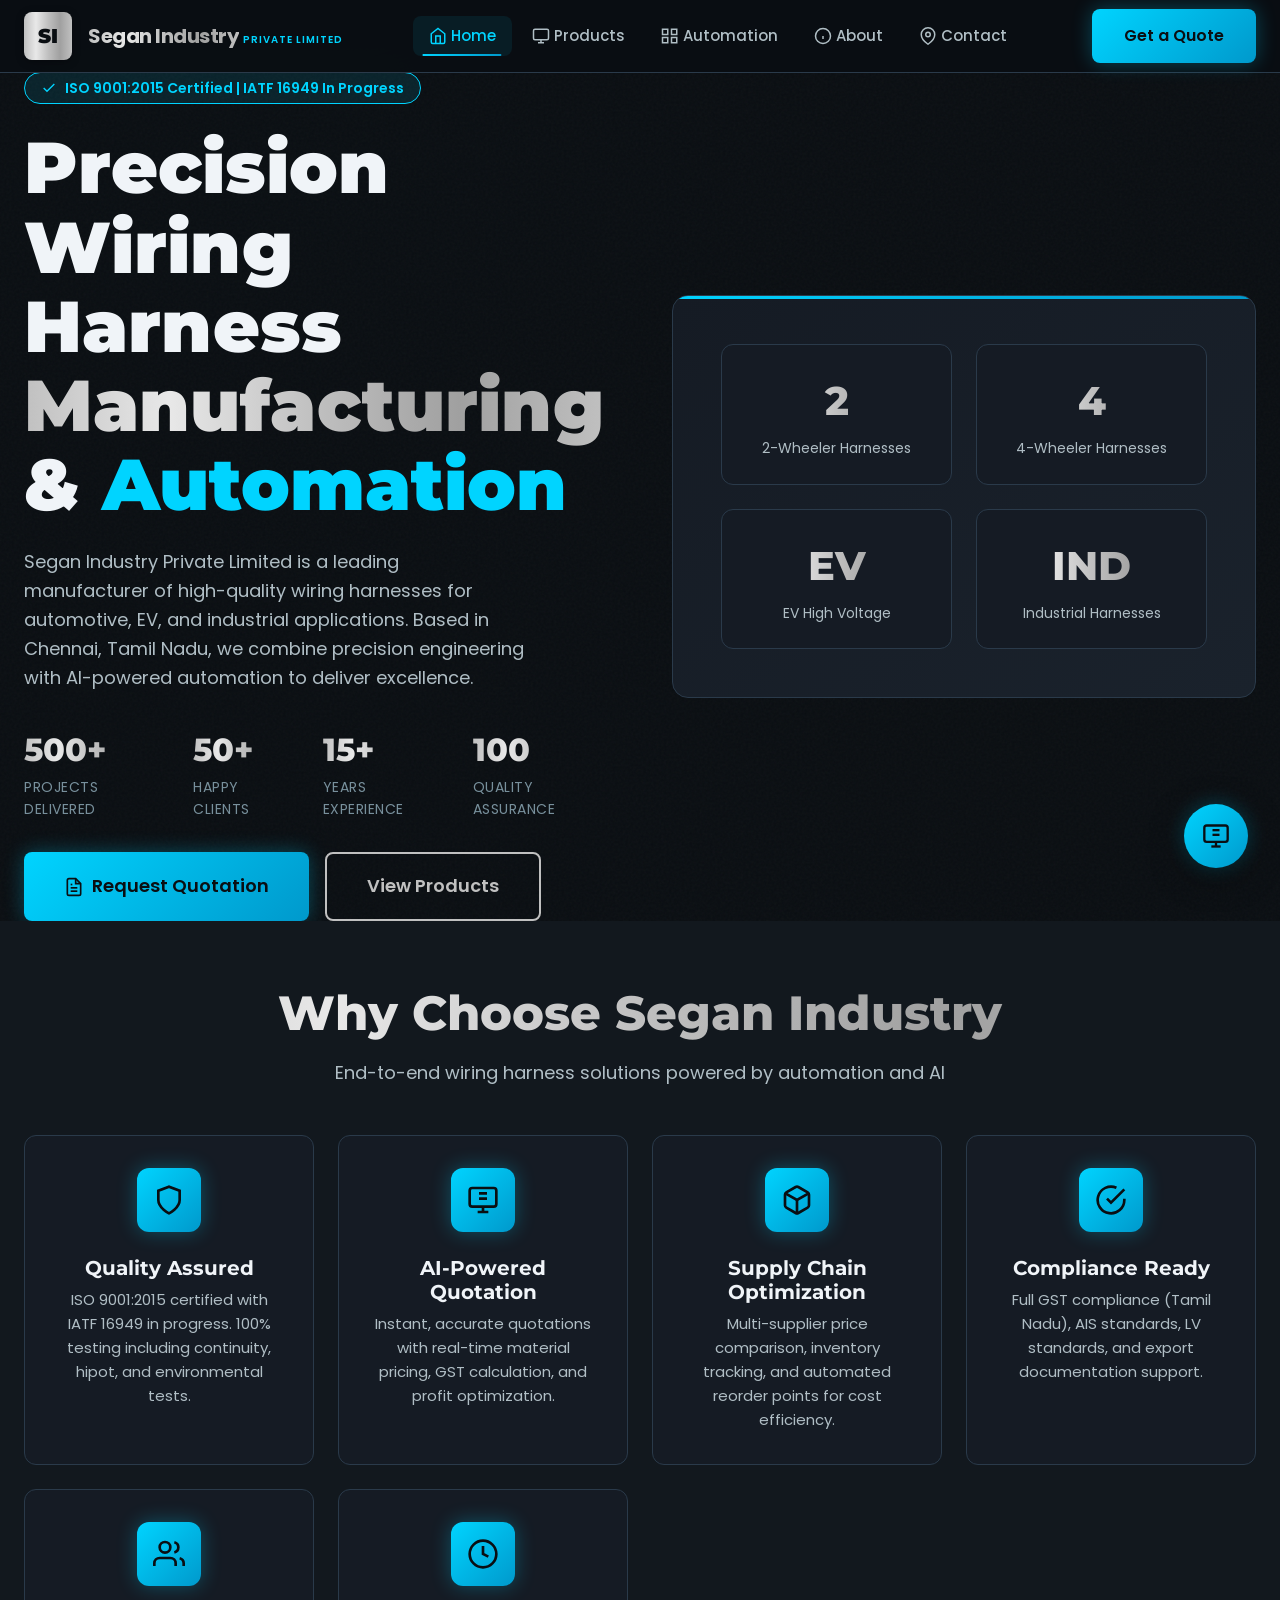
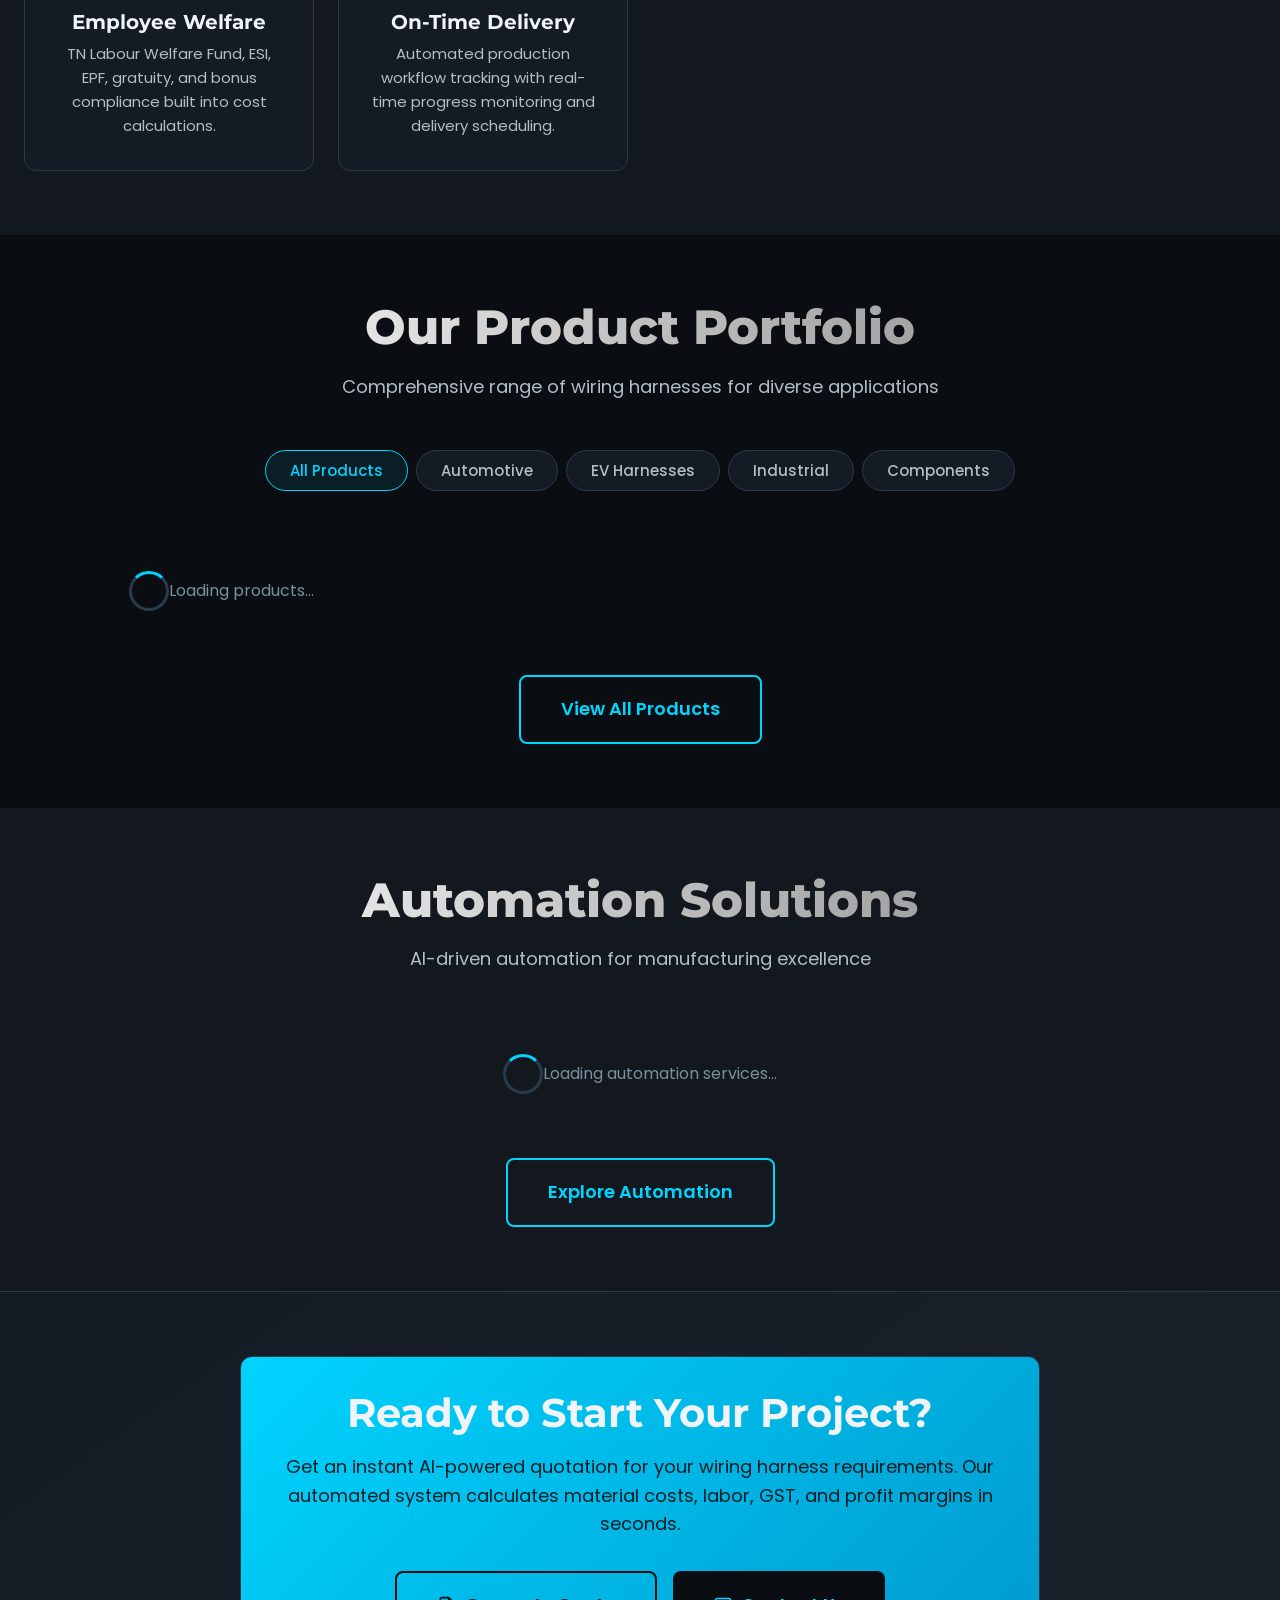
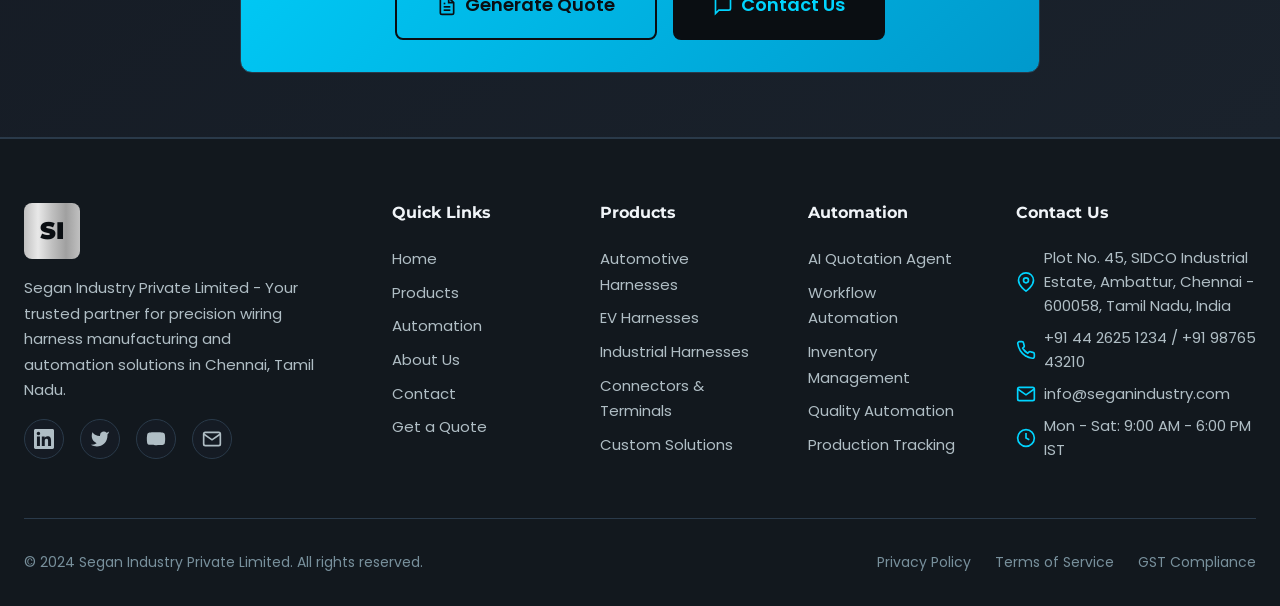
==== frontend/index.html @ e1fb5144 "Initial project upload" ====
<!DOCTYPE html>
<html lang="en">
<head>
  <meta charset="UTF-8">
  <meta name="viewport" content="width=device-width, initial-scale=1.0">
  <meta name="description" content="Segan Industry Private Limited - Leading Wiring Harness Manufacturer & Automation Solutions in Chennai, Tamil Nadu, India">
  <meta name="keywords" content="wiring harness, automotive harness, EV harness, industrial harness, automation, Chennai, Tamil Nadu">
  <meta name="author" content="Segan Industry Private Limited">
  <meta property="og:title" content="Segan Industry - Wiring Harness Manufacturing & Automation">
  <meta property="og:description" content="Leading manufacturer of automotive, EV, and industrial wiring harnesses with AI-powered automation solutions">
  <meta property="og:type" content="website">
  <meta property="og:image" content="assets/images/og-image.jpg">
  <meta name="twitter:card" content="summary_large_image">
  <title>Segan Industry | Wiring Harness Manufacturing & Automation Solutions</title>
  <link rel="preconnect" href="https://fonts.googleapis.com">
  <link rel="preconnect" href="https://fonts.gstatic.com" crossorigin>
  <link rel="stylesheet" href="style.css">
  <link rel="icon" type="image/svg+xml" href="assets/logo.svg">
  <link rel="apple-touch-icon" href="assets/logo.png">
</head>
<body>
  <!-- Toast Container -->
  <div class="toast-container" aria-live="polite"></div>

  <!-- Header -->
  <header class="header" role="banner">
    <nav class="nav" role="navigation" aria-label="Main navigation">
      <a href="index.html" class="nav-brand" aria-label="Segan Industry Home">
        <div class="nav-logo" aria-hidden="true">SI</div>
        <div>
          <span class="nav-title">Segan Industry</span>
          <span class="nav-tagline">Private Limited</span>
        </div>
      </a>

      <ul class="nav-menu" role="menubar">
        <li role="none"><a href="index.html" class="nav-link active" role="menuitem"><svg class="icon" viewBox="0 0 24 24" fill="none" stroke="currentColor" stroke-width="2"><path d="M3 9l9-7 9 7v11a2 2 0 0 1-2 2H5a2 2 0 0 1-2-2z"></path><polyline points="9 22 9 12 15 12 15 22"></polyline></svg><span>Home</span></a></li>
        <li role="none"><a href="products.html" class="nav-link" role="menuitem"><svg class="icon" viewBox="0 0 24 24" fill="none" stroke="currentColor" stroke-width="2"><rect x="2" y="3" width="20" height="14" rx="2"></rect><path d="M8 21h8"></path><path d="M12 17v4"></path></svg><span>Products</span></a></li>
        <li role="none"><a href="automation.html" class="nav-link" role="menuitem"><svg class="icon" viewBox="0 0 24 24" fill="none" stroke="currentColor" stroke-width="2"><rect x="2" y="3" width="7" height="7"></rect><rect x="14" y="3" width="7" height="7"></rect><rect x="2" y="14" width="7" height="7"></rect><rect x="14" y="14" width="7" height="7"></rect></svg><span>Automation</span></a></li>
        <li role="none"><a href="about.html" class="nav-link" role="menuitem"><svg class="icon" viewBox="0 0 24 24" fill="none" stroke="currentColor" stroke-width="2"><circle cx="12" cy="12" r="10"></circle><path d="M12 16v-4"></path><path d="M12 8h.01"></path></svg><span>About</span></a></li>
        <li role="none"><a href="contact.html" class="nav-link" role="menuitem"><svg class="icon" viewBox="0 0 24 24" fill="none" stroke="currentColor" stroke-width="2"><path d="M21 10c0 7-9 13-9 13s-9-6-9-13a9 9 0 0 1 18 0z"></path><circle cx="12" cy="10" r="3"></circle></svg><span>Contact</span></a></li>
      </ul>

      <div class="nav-cta">
        <a href="quote.html" class="btn btn-primary">Get a Quote</a>
        <button class="mobile-menu-btn" aria-label="Toggle menu" aria-expanded="false">
          <svg class="icon" viewBox="0 0 24 24" fill="none" stroke="currentColor" stroke-width="2"><line x1="3" y1="12" x2="21" y2="12"></line><line x1="3" y1="6" x2="21" y2="6"></line><line x1="3" y1="18" x2="21" y2="18"></line></svg>
        </button>
      </div>
    </nav>
  </header>

  <!-- Main Content -->
  <main role="main">
    <!-- Hero Section -->
    <section class="hero" aria-labelledby="hero-title">
      <div class="hero-content">
        <div class="hero-grid">
          <div class="hero-text">
            <span class="hero-badge">
              <svg width="16" height="16" viewBox="0 0 24 24" fill="none" stroke="currentColor" stroke-width="2"><polyline points="20 6 9 17 4 12"></polyline></svg>
              ISO 9001:2015 Certified | IATF 16949 In Progress
            </span>
            <h1 id="hero-title" class="hero-title">
              Precision Wiring Harness<br>
              <span class="highlight">Manufacturing</span> & <span class="accent">Automation</span>
            </h1>
            <p class="hero-description">
              Segan Industry Private Limited is a leading manufacturer of high-quality wiring harnesses for automotive, EV, and industrial applications. Based in Chennai, Tamil Nadu, we combine precision engineering with AI-powered automation to deliver excellence.
            </p>
            <div class="hero-stats">
              <div class="stat-item">
                <span class="stat-value">500+</span>
                <span class="stat-label">Projects Delivered</span>
              </div>
              <div class="stat-item">
                <span class="stat-value">50+</span>
                <span class="stat-label">Happy Clients</span>
              </div>
              <div class="stat-item">
                <span class="stat-value">15+</span>
                <span class="stat-label">Years Experience</span>
              </div>
              <div class="stat-item">
                <span class="stat-value">100%</span>
                <span class="stat-label">Quality Assurance</span>
              </div>
            </div>
            <div class="hero-actions">
              <a href="quote.html" class="btn btn-primary btn-lg">
                <svg width="20" height="20" viewBox="0 0 24 24" fill="none" stroke="currentColor" stroke-width="2"><path d="M14 2H6a2 2 0 0 0-2 2v16a2 2 0 0 0 2 2h12a2 2 0 0 0 2-2V8z"></path><polyline points="14 2 14 8 20 8"></polyline><line x1="16" y1="13" x2="8" y2="13"></line><line x1="16" y1="17" x2="8" y2="17"></line><polyline points="10 9 9 9 8 9"></polyline></svg>
                Request Quotation
              </a>
              <a href="products.html" class="btn btn-secondary btn-lg">View Products</a>
            </div>
          </div>

          <div class="hero-visual">
            <div class="hero-visual-card">
              <div class="visual-stats">
                <div class="visual-stat">
                  <div class="visual-stat-number">2W</div>
                  <div class="visual-stat-label">2-Wheeler Harnesses</div>
                </div>
                <div class="visual-stat">
                  <div class="visual-stat-number">4W</div>
                  <div class="visual-stat-label">4-Wheeler Harnesses</div>
                </div>
                <div class="visual-stat">
                  <div class="visual-stat-number">EV</div>
                  <div class="visual-stat-label">EV High Voltage</div>
                </div>
                <div class="visual-stat">
                  <div class="visual-stat-number">IND</div>
                  <div class="visual-stat-label">Industrial Harnesses</div>
                </div>
              </div>
            </div>
          </div>
        </div>
      </div>
    </section>

    <!-- Features Section -->
    <section class="features section" aria-labelledby="features-title">
      <div class="container">
        <div class="section-header">
          <h2 id="features-title" class="section-title">Why Choose Segan Industry</h2>
          <p class="section-subtitle">End-to-end wiring harness solutions powered by automation and AI</p>
        </div>
        <div class="features-grid">
          <article class="card feature-card">
            <div class="feature-icon">
              <svg viewBox="0 0 24 24" fill="none" stroke="currentColor" stroke-width="2"><path d="M12 22s8-4 8-10V5l-8-3-8 3v7c0 6 8 10 8 10z"></path></svg>
            </div>
            <h3 class="feature-title">Quality Assured</h3>
            <p class="feature-description">ISO 9001:2015 certified with IATF 16949 in progress. 100% testing including continuity, hipot, and environmental tests.</p>
          </article>
          <article class="card feature-card">
            <div class="feature-icon">
              <svg viewBox="0 0 24 24" fill="none" stroke="currentColor" stroke-width="2"><rect x="2" y="3" width="20" height="14" rx="2"></rect><path d="M8 21h8"></path><path d="M12 17v4"></path><path d="M9 7h6"></path><path d="M9 11h6"></path></svg>
            </div>
            <h3 class="feature-title">AI-Powered Quotation</h3>
            <p class="feature-description">Instant, accurate quotations with real-time material pricing, GST calculation, and profit optimization.</p>
          </article>
          <article class="card feature-card">
            <div class="feature-icon">
              <svg viewBox="0 0 24 24" fill="none" stroke="currentColor" stroke-width="2"><path d="M21 16V8a2 2 0 0 0-1-1.73l-7-4a2 2 0 0 0-2 0l-7 4A2 2 0 0 0 3 8v8a2 2 0 0 0 1 1.73l7 4a2 2 0 0 0 2 0l7-4A2 2 0 0 0 21 16z"></path><polyline points="3.27 6.96 12 12.01 20.73 6.96"></polyline><line x1="12" y1="22.08" x2="12" y2="12"></line></svg>
            </div>
            <h3 class="feature-title">Supply Chain Optimization</h3>
            <p class="feature-description">Multi-supplier price comparison, inventory tracking, and automated reorder points for cost efficiency.</p>
          </article>
          <article class="card feature-card">
            <div class="feature-icon">
              <svg viewBox="0 0 24 24" fill="none" stroke="currentColor" stroke-width="2"><path d="M22 11.08V12a10 10 0 1 1-5.93-9.14"></path><polyline points="22 4 12 14.01 9 11.01"></polyline></svg>
            </div>
            <h3 class="feature-title">Compliance Ready</h3>
            <p class="feature-description">Full GST compliance (Tamil Nadu), AIS standards, LV standards, and export documentation support.</p>
          </article>
          <article class="card feature-card">
            <div class="feature-icon">
              <svg viewBox="0 0 24 24" fill="none" stroke="currentColor" stroke-width="2"><path d="M17 21v-2a4 4 0 0 0-4-4H5a4 4 0 0 0-4 4v2"></path><circle cx="9" cy="7" r="4"></circle><path d="M23 21v-2a4 4 0 0 0-3-3.87"></path><path d="M16 3.13a4 4 0 0 1 0 7.75"></path></svg>
            </div>
            <h3 class="feature-title">Employee Welfare</h3>
            <p class="feature-description">TN Labour Welfare Fund, ESI, EPF, gratuity, and bonus compliance built into cost calculations.</p>
          </article>
          <article class="card feature-card">
            <div class="feature-icon">
              <svg viewBox="0 0 24 24" fill="none" stroke="currentColor" stroke-width="2"><circle cx="12" cy="12" r="10"></circle><path d="M12 6v6l4 2"></path></svg>
            </div>
            <h3 class="feature-title">On-Time Delivery</h3>
            <p class="feature-description">Automated production workflow tracking with real-time progress monitoring and delivery scheduling.</p>
          </article>
        </div>
      </div>
    </section>

    <!-- Products Preview -->
    <section class="section" aria-labelledby="products-preview-title">
      <div class="container">
        <div class="section-header">
          <h2 id="products-preview-title" class="section-title">Our Product Portfolio</h2>
          <p class="section-subtitle">Comprehensive range of wiring harnesses for diverse applications</p>
        </div>
        <div class="products-tabs" role="tablist" aria-label="Product categories">
          <button class="tab-btn active" data-category="all" role="tab" aria-selected="true">All Products</button>
          <button class="tab-btn" data-category="Automotive" role="tab" aria-selected="false">Automotive</button>
          <button class="tab-btn" data-category="EV" role="tab" aria-selected="false">EV Harnesses</button>
          <button class="tab-btn" data-category="Industrial" role="tab" aria-selected="false">Industrial</button>
          <button class="tab-btn" data-category="Components" role="tab" aria-selected="false">Components</button>
        </div>
        <div class="product-grid" role="list" aria-label="Product catalog">
          <!-- Products loaded via JavaScript -->
          <div class="loading">
            <div class="spinner"></div>
            <p>Loading products...</p>
          </div>
        </div>
        <div style="text-align: center; margin-top: var(--space-xl);">
          <a href="products.html" class="btn btn-outline btn-lg">View All Products</a>
        </div>
      </div>
    </section>

    <!-- Automation Preview -->
    <section class="automation section" aria-labelledby="automation-preview-title">
      <div class="container">
        <div class="section-header">
          <h2 id="automation-preview-title" class="section-title">Automation Solutions</h2>
          <p class="section-subtitle">AI-driven automation for manufacturing excellence</p>
        </div>
        <div class="automation-grid" role="list" aria-label="Automation services">
          <!-- Services loaded via JavaScript -->
          <div class="loading">
            <div class="spinner"></div>
            <p>Loading automation services...</p>
          </div>
        </div>
        <div style="text-align: center; margin-top: var(--space-xl);">
          <a href="automation.html" class="btn btn-outline btn-lg">Explore Automation</a>
        </div>
      </div>
    </section>

    <!-- CTA Section -->
    <section class="section" style="background: var(--gradient-card); border-top: 1px solid var(--border-primary); border-bottom: 1px solid var(--border-primary);">
      <div class="container">
        <div class="card" style="text-align: center; max-width: 800px; margin: 0 auto; background: var(--gradient-primary); color: var(--bg-primary);">
          <h2 style="font-size: clamp(1.75rem, 4vw, 2.5rem); margin-bottom: var(--space-md);">Ready to Start Your Project?</h2>
          <p style="font-size: 1.125rem; opacity: 0.9; margin-bottom: var(--space-xl);">Get an instant AI-powered quotation for your wiring harness requirements. Our automated system calculates material costs, labor, GST, and profit margins in seconds.</p>
          <div class="flex gap-md justify-center flex-wrap">
            <a href="quote.html" class="btn btn-secondary btn-lg" style="border-color: var(--bg-primary); color: var(--bg-primary);">
              <svg width="20" height="20" viewBox="0 0 24 24" fill="none" stroke="currentColor" stroke-width="2"><path d="M14 2H6a2 2 0 0 0-2 2v16a2 2 0 0 0 2 2h12a2 2 0 0 0 2-2V8z"></path><polyline points="14 2 14 8 20 8"></polyline><line x1="16" y1="13" x2="8" y2="13"></line><line x1="16" y1="17" x2="8" y2="17"></line><polyline points="10 9 9 9 8 9"></polyline></svg>
              Generate Quote
            </a>
            <a href="contact.html" class="btn btn-lg" style="background: var(--bg-primary); color: var(--color-electric-blue);">
              <svg width="20" height="20" viewBox="0 0 24 24" fill="none" stroke="currentColor" stroke-width="2"><path d="M21 15a2 2 0 0 1-2 2H7l-4 4V5a2 2 0 0 1 2-2h14a2 2 0 0 1 2 2v10z"></path></svg>
              Contact Us
            </a>
          </div>
        </div>
      </div>
    </section>
  </main>

  <!-- Footer -->
  <footer class="footer" role="contentinfo">
    <div class="container">
      <div class="footer-grid">
        <div class="footer-brand">
          <div class="footer-logo" aria-hidden="true">SI</div>
          <p class="footer-tagline">Segan Industry Private Limited - Your trusted partner for precision wiring harness manufacturing and automation solutions in Chennai, Tamil Nadu.</p>
          <div class="footer-social">
            <a href="#" class="social-link" aria-label="LinkedIn"><svg viewBox="0 0 24 24" fill="currentColor"><path d="M20.447 20.452h-3.554v-5.569c0-1.328-.027-3.037-1.852-3.037-1.853 0-2.136 1.445-2.136 2.939v5.667H9.351V9h3.414v1.561h.046c.477-.9 1.637-1.85 3.37-1.85 3.601 0 4.267 2.37 4.267 5.455v6.286zM5.337 7.433c-1.144 0-2.063-.926-2.063-2.065 0-1.138.92-2.063 2.063-2.063 1.14 0 2.064.925 2.064 2.063 0 1.139-.925 2.065-2.064 2.065zm1.782 13.019H3.555V9h3.564v11.452zM22.225 0H1.771C.792 0 0 .774 0 1.729v20.542C0 23.227.792 24 1.771 24h20.451C23.2 24 24 23.227 24 22.271V1.729C24 .774 23.2 0 22.222 0h.003z"/></svg></a>
            <a href="#" class="social-link" aria-label="Twitter"><svg viewBox="0 0 24 24" fill="currentColor"><path d="M23 3a10.9 10.9 0 0 1-3.14 1.53 4.48 4.48 0 0 0-7.86 3v1A10.66 10.66 0 0 1 3 4s-4 9 5 13a11.64 11.64 0 0 1-7 2c9 5 20 0 20-11.5a4.5 4.5 0 0 0-.08-.83A7.72 7.72 0 0 0 23 3z"/></svg></a>
            <a href="#" class="social-link" aria-label="YouTube"><svg viewBox="0 0 24 24" fill="currentColor"><path d="M22.54 6.42a2.78 2.78 0 0 0-1.94-2C18.88 4 12 4 12 4s-6.88 0-8.6.46a2.78 2.78 0 0 0-1.94 2A29 29 0 0 0 1 11.75a29 29 0 0 0 .46 5.33A2.78 2.78 0 0 0 3.4 19c1.72.46 8.6.46 8.6.46s6.88 0 8.6-.46a2.78 2.78 0 0 0 1.94-2 29 29 0 0 0 .46-5.33 29 29 0 0 0-.46-5.33z"/><polygon points="9.75 15.02 15.5 11.75 9.75 8.48 9.75 15.02"/></svg></a>
            <a href="mailto:info@seganindustry.com" class="social-link" aria-label="Email"><svg viewBox="0 0 24 24" fill="none" stroke="currentColor" stroke-width="2"><path d="M4 4h16c1.1 0 2 .9 2 2v12c0 1.1-.9 2-2 2H4c-1.1 0-2-.9-2-2V6c0-1.1.9-2 2-2z"></path><polyline points="22,6 12,13 2,6"></polyline></svg></a>
          </div>
        </div>

        <div>
          <h3 class="footer-title">Quick Links</h3>
          <ul class="footer-links">
            <li><a href="index.html">Home</a></li>
            <li><a href="products.html">Products</a></li>
            <li><a href="automation.html">Automation</a></li>
            <li><a href="about.html">About Us</a></li>
            <li><a href="contact.html">Contact</a></li>
            <li><a href="quote.html">Get a Quote</a></li>
          </ul>
        </div>

        <div>
          <h3 class="footer-title">Products</h3>
          <ul class="footer-links">
            <li><a href="products.html?category=Automotive">Automotive Harnesses</a></li>
            <li><a href="products.html?category=EV">EV Harnesses</a></li>
            <li><a href="products.html?category=Industrial">Industrial Harnesses</a></li>
            <li><a href="products.html?category=Components">Connectors & Terminals</a></li>
            <li><a href="products.html?category=Custom">Custom Solutions</a></li>
          </ul>
        </div>

        <div>
          <h3 class="footer-title">Automation</h3>
          <ul class="footer-links">
            <li><a href="automation.html">AI Quotation Agent</a></li>
            <li><a href="automation.html">Workflow Automation</a></li>
            <li><a href="automation.html">Inventory Management</a></li>
            <li><a href="automation.html">Quality Automation</a></li>
            <li><a href="automation.html">Production Tracking</a></li>
          </ul>
        </div>

        <div>
          <h3 class="footer-title">Contact Us</h3>
          <ul class="footer-contact">
            <li>
              <svg viewBox="0 0 24 24" fill="none" stroke="currentColor" stroke-width="2"><path d="M21 10c0 7-9 13-9 13s-9-6-9-13a9 9 0 0 1 18 0z"></path><circle cx="12" cy="10" r="3"></circle></svg>
              <span>Plot No. 45, SIDCO Industrial Estate, Ambattur, Chennai - 600058, Tamil Nadu, India</span>
            </li>
            <li>
              <svg viewBox="0 0 24 24" fill="none" stroke="currentColor" stroke-width="2"><path d="M22 16.92v3a2 2 0 0 1-2.18 2 19.79 19.79 0 0 1-8.63-3.07 19.5 19.5 0 0 1-6-6 19.79 19.79 0 0 1-3.07-8.67A2 2 0 0 1 4.11 2h3a2 2 0 0 1 2 1.72 12.84 12.84 0 0 0 .7 2.81 2 2 0 0 1-.45 2.11L8.09 9.91a16 16 0 0 0 6 6l1.27-1.27a2 2 0 0 1 2.11-.45 12.84 12.84 0 0 0 2.81.7A2 2 0 0 1 22 16.92z"></path></svg>
              <span>+91 44 2625 1234 / +91 98765 43210</span>
            </li>
            <li>
              <svg viewBox="0 0 24 24" fill="none" stroke="currentColor" stroke-width="2"><path d="M4 4h16c1.1 0 2 .9 2 2v12c0 1.1-.9 2-2 2H4c-1.1 0-2-.9-2-2V6c0-1.1.9-2 2-2z"></path><polyline points="22,6 12,13 2,6"></polyline></svg>
              <span>info@seganindustry.com</span>
            </li>
            <li>
              <svg viewBox="0 0 24 24" fill="none" stroke="currentColor" stroke-width="2"><circle cx="12" cy="12" r="10"></circle><path d="M12 6v6l4 2"></path></svg>
              <span>Mon - Sat: 9:00 AM - 6:00 PM IST</span>
            </li>
          </ul>
        </div>
      </div>

      <div class="footer-bottom">
        <p class="footer-copyright">&copy; 2024 Segan Industry Private Limited. All rights reserved.</p>
        <div class="footer-legal">
          <a href="#">Privacy Policy</a>
          <a href="#">Terms of Service</a>
          <a href="#">GST Compliance</a>
        </div>
      </div>
    </div>
  </footer>

  <!-- AI Chat Widget -->
  <div class="chat-widget" aria-label="AI Assistant">
    <button class="chat-toggle" aria-label="Open AI Assistant" aria-expanded="false">
      <svg viewBox="0 0 24 24" fill="none" stroke="currentColor" stroke-width="2"><rect x="2" y="3" width="20" height="14" rx="2"></rect><path d="M8 21h8"></path><path d="M12 17v4"></path><path d="M9 7h6"></path><path d="M9 11h6"></path></svg>
    </button>
    <div class="chat-window" role="dialog" aria-label="AI Assistant Chat">
      <div class="chat-header">
        <div class="chat-title">
          <svg width="20" height="20" viewBox="0 0 24 24" fill="none" stroke="currentColor" stroke-width="2"><rect x="2" y="3" width="20" height="14" rx="2"></rect><path d="M8 21h8"></path><path d="M12 17v4"></path></svg>
          <span>Segan AI Assistant</span>
          <span class="chat-status" aria-label="Online"></span>
        </div>
        <button class="chat-close" aria-label="Close chat">
          <svg width="20" height="20" viewBox="0 0 24 24" fill="none" stroke="currentColor" stroke-width="2"><line x1="18" y1="6" x2="6" y2="18"></line><line x1="6" y1="6" x2="18" y2="18"></line></svg>
        </button>
      </div>
      <div class="chat-messages" role="log" aria-live="polite">
        <div class="chat-message bot">
          <div class="chat-message-avatar">
            <svg width="16" height="16" viewBox="0 0 24 24" fill="none" stroke="currentColor" stroke-width="2"><rect x="2" y="3" width="20" height="14" rx="2"></rect><path d="M8 21h8"></path><path d="M12 17v4"></path></svg>
          </div>
          <div class="chat-message-content">Hello! I'm your Segan Industry AI Assistant. I can help you with quotations, product information, automation services, GST calculations, and more. How can I assist you today?</div>
        </div>
      </div>
      <div class="chat-input-area">
        <div class="chat-input-wrapper">
          <input type="text" class="chat-input" placeholder="Ask me anything..." aria-label="Chat message" autocomplete="off">
          <button class="chat-send" aria-label="Send message">
            <svg viewBox="0 0 24 24" fill="none" stroke="currentColor" stroke-width="2"><line x1="22" y1="2" x2="11" y2="13"></line><polygon points="22 2 15 22 11 13 2 9 22 2"></polygon></svg>
          </button>
        </div>
      </div>
    </div>
  </div>

  <!-- Scripts -->
  <script src="app.js"></script>
</body>
</html>
---- frontend/style.css ----
/* ========================================
   SEGAN INDUSTRY - FRONTEND STYLESHEET
   Dark Industrial Theme with SI Metallic Branding
   Colors: Silver (#C0C0C0), Electric Blue (#00D4FF), Yellow Spark (#FFD700)
   Fonts: Montserrat (headings), Poppins (body)
   ======================================== */

@import url('https://fonts.googleapis.com/css2?family=Montserrat:wght@300;400;500;600;700;800;900&family=Poppins:wght@300;400;500;600;700&display=swap');

/* ========================================
   CSS VARIABLES & ROOT
   ======================================== */
:root {
  /* Brand Colors */
  --color-silver: #C0C0C0;
  --color-silver-light: #E8E8E8;
  --color-silver-dark: #A0A0A0;
  --color-electric-blue: #00D4FF;
  --color-electric-blue-dark: #0099CC;
  --color-electric-blue-light: #66E0FF;
  --color-yellow-spark: #FFD700;
  --color-yellow-spark-dark: #CCAC00;
  --color-yellow-spark-light: #FFE55C;
  
  /* Dark Industrial Theme */
  --bg-primary: #0A0E12;
  --bg-secondary: #12181E;
  --bg-tertiary: #1A222C;
  --bg-card: #151B24;
  --bg-card-hover: #1E2632;
  --bg-input: #0F1419;
  
  /* Text Colors */
  --text-primary: #F0F4F8;
  --text-secondary: #B0BEC5;
  --text-muted: #78909C;
  --text-accent: var(--color-electric-blue);
  --text-warning: var(--color-yellow-spark);
  --text-success: #4CAF50;
  --text-error: #F44336;
  
  /* Borders */
  --border-primary: #2A3A4A;
  --border-accent: var(--color-electric-blue);
  --border-warning: var(--color-yellow-spark);
  
  /* Gradients */
  --gradient-primary: linear-gradient(135deg, var(--color-electric-blue) 0%, #0099CC 100%);
  --gradient-secondary: linear-gradient(135deg, var(--color-silver) 0%, #A0A0A0 100%);
  --gradient-accent: linear-gradient(135deg, var(--color-yellow-spark) 0%, #CCAC00 100%);
  --gradient-dark: linear-gradient(180deg, #0A0E12 0%, #12181E 100%);
  --gradient-card: linear-gradient(145deg, #151B24 0%, #1A222C 100%);
  --gradient-metallic: linear-gradient(90deg, #C0C0C0 0%, #E8E8E8 25%, #C0C0C0 50%, #A0A0A0 75%, #C0C0C0 100%);
  
  /* Shadows */
  --shadow-sm: 0 2px 8px rgba(0, 0, 0, 0.3);
  --shadow-md: 0 4px 16px rgba(0, 0, 0, 0.4);
  --shadow-lg: 0 8px 32px rgba(0, 0, 0, 0.5);
  --shadow-glow-blue: 0 0 20px rgba(0, 212, 255, 0.3);
  --shadow-glow-yellow: 0 0 20px rgba(255, 215, 0, 0.3);
  --shadow-inner: inset 0 2px 8px rgba(0, 0, 0, 0.3);
  
  /* Spacing */
  --space-xs: 0.25rem;
  --space-sm: 0.5rem;
  --space-md: 1rem;
  --space-lg: 1.5rem;
  --space-xl: 2rem;
  --space-2xl: 3rem;
  --space-3xl: 4rem;
  
  /* Border Radius */
  --radius-sm: 4px;
  --radius-md: 8px;
  --radius-lg: 12px;
  --radius-xl: 16px;
  --radius-full: 9999px;
  
  /* Transitions */
  --transition-fast: 150ms ease;
  --transition-base: 250ms ease;
  --transition-slow: 350ms ease;
  
  /* Typography */
  --font-heading: 'Montserrat', sans-serif;
  --font-body: 'Poppins', sans-serif;
  --font-mono: 'JetBrains Mono', 'Fira Code', monospace;
  
  /* Z-Index */
  --z-dropdown: 100;
  --z-sticky: 200;
  --z-fixed: 300;
  --z-modal-backdrop: 400;
  --z-modal: 500;
  --z-toast: 600;
}

/* ========================================
   RESET & BASE
   ======================================== */
*, *::before, *::after {
  box-sizing: border-box;
  margin: 0;
  padding: 0;
}

html {
  scroll-behavior: smooth;
  font-size: 16px;
}

body {
  font-family: var(--font-body);
  background: var(--bg-primary);
  color: var(--text-primary);
  line-height: 1.6;
  min-height: 100vh;
  overflow-x: hidden;
}

h1, h2, h3, h4, h5, h6 {
  font-family: var(--font-heading);
  font-weight: 700;
  line-height: 1.2;
  color: var(--text-primary);
}

a {
  color: var(--color-electric-blue);
  text-decoration: none;
  transition: color var(--transition-fast);
}

a:hover {
  color: var(--color-electric-blue-light);
}

img {
  max-width: 100%;
  height: auto;
  display: block;
}

button {
  font-family: inherit;
  cursor: pointer;
  border: none;
  background: none;
}

input, textarea, select {
  font-family: inherit;
  font-size: 1rem;
}

/* Focus Styles */
:focus-visible {
  outline: 2px solid var(--color-electric-blue);
  outline-offset: 2px;
}

/* Selection */
::selection {
  background: var(--color-electric-blue);
  color: var(--bg-primary);
}

/* Scrollbar */
::-webkit-scrollbar {
  width: 8px;
  height: 8px;
}

::-webkit-scrollbar-track {
  background: var(--bg-secondary);
}

::-webkit-scrollbar-thumb {
  background: var(--color-silver-dark);
  border-radius: var(--radius-full);
}

::-webkit-scrollbar-thumb:hover {
  background: var(--color-silver);
}

/* ========================================
   UTILITY CLASSES
   ======================================== */
.container {
  width: 100%;
  max-width: 1280px;
  margin: 0 auto;
  padding: 0 var(--space-lg);
}

.section {
  padding: var(--space-3xl) 0;
}

.section-header {
  text-align: center;
  margin-bottom: var(--space-2xl);
}

.section-title {
  font-size: clamp(2rem, 5vw, 3rem);
  font-weight: 800;
  background: var(--gradient-metallic);
  -webkit-background-clip: text;
  -webkit-text-fill-color: transparent;
  background-clip: text;
  margin-bottom: var(--space-md);
}

.section-subtitle {
  font-size: 1.125rem;
  color: var(--text-secondary);
  max-width: 700px;
  margin: 0 auto;
}

.btn {
  display: inline-flex;
  align-items: center;
  justify-content: center;
  gap: var(--space-sm);
  padding: 0.875rem 2rem;
  font-size: 1rem;
  font-weight: 600;
  border-radius: var(--radius-md);
  transition: all var(--transition-base);
  white-space: nowrap;
}

.btn-primary {
  background: var(--gradient-primary);
  color: var(--bg-primary);
  box-shadow: var(--shadow-glow-blue);
}

.btn-primary:hover {
  transform: translateY(-2px);
  box-shadow: 0 8px 24px rgba(0, 212, 255, 0.4);
}

.btn-secondary {
  background: transparent;
  color: var(--color-silver);
  border: 2px solid var(--color-silver);
}

.btn-secondary:hover {
  background: var(--color-silver);
  color: var(--bg-primary);
}

.btn-accent {
  background: var(--gradient-accent);
  color: var(--bg-primary);
  box-shadow: var(--shadow-glow-yellow);
}

.btn-accent:hover {
  transform: translateY(-2px);
  box-shadow: 0 8px 24px rgba(255, 215, 0, 0.4);
}

.btn-outline {
  background: transparent;
  color: var(--color-electric-blue);
  border: 2px solid var(--color-electric-blue);
}

.btn-outline:hover {
  background: var(--color-electric-blue);
  color: var(--bg-primary);
}

.btn-sm {
  padding: 0.5rem 1.25rem;
  font-size: 0.875rem;
}

.btn-lg {
  padding: 1.125rem 2.5rem;
  font-size: 1.125rem;
}

.btn:disabled {
  opacity: 0.5;
  cursor: not-allowed;
  transform: none !important;
}

.card {
  background: var(--bg-card);
  border: 1px solid var(--border-primary);
  border-radius: var(--radius-lg);
  padding: var(--space-xl);
  transition: all var(--transition-base);
}

.card:hover {
  border-color: var(--border-accent);
  transform: translateY(-4px);
  box-shadow: var(--shadow-lg);
}

.card-glow:hover {
  box-shadow: var(--shadow-glow-blue);
}

.grid {
  display: grid;
  gap: var(--space-lg);
}

.grid-2 { grid-template-columns: repeat(2, 1fr); }
.grid-3 { grid-template-columns: repeat(3, 1fr); }
.grid-4 { grid-template-columns: repeat(4, 1fr); }

.flex { display: flex; }
.flex-col { flex-direction: column; }
.items-center { align-items: center; }
.justify-center { justify-content: center; }
.justify-between { justify-content: space-between; }
.gap-sm { gap: var(--space-sm); }
.gap-md { gap: var(--space-md); }
.gap-lg { gap: var(--space-lg); }

.text-center { text-align: center; }
.text-accent { color: var(--text-accent); }
.text-warning { color: var(--text-warning); }
.text-muted { color: var(--text-muted); }

.mt-sm { margin-top: var(--space-sm); }
.mt-md { margin-top: var(--space-md); }
.mt-lg { margin-top: var(--space-lg); }
.mt-xl { margin-top: var(--space-xl); }
.mb-sm { margin-bottom: var(--space-sm); }
.mb-md { margin-bottom: var(--space-md); }
.mb-lg { margin-bottom: var(--space-lg); }
.mb-xl { margin-bottom: var(--space-xl); }

/* ========================================
   HEADER & NAVIGATION
   ======================================== */
.header {
  position: fixed;
  top: 0;
  left: 0;
  right: 0;
  z-index: var(--z-fixed);
  background: rgba(10, 14, 18, 0.95);
  backdrop-filter: blur(20px);
  border-bottom: 1px solid var(--border-primary);
  transition: all var(--transition-base);
}

.header.scrolled {
  box-shadow: var(--shadow-md);
}

.nav {
  display: flex;
  align-items: center;
  justify-content: space-between;
  height: 72px;
  max-width: 1280px;
  margin: 0 auto;
  padding: 0 var(--space-lg);
}

.nav-brand {
  display: flex;
  align-items: center;
  gap: var(--space-md);
  text-decoration: none;
}

.nav-logo {
  width: 48px;
  height: 48px;
  border-radius: var(--radius-md);
  background: var(--gradient-metallic);
  display: flex;
  align-items: center;
  justify-content: center;
  font-family: var(--font-heading);
  font-weight: 900;
  font-size: 1.25rem;
  color: var(--bg-primary);
  box-shadow: var(--shadow-sm);
}

.nav-title {
  font-size: 1.25rem;
  font-weight: 700;
  background: var(--gradient-metallic);
  -webkit-background-clip: text;
  -webkit-text-fill-color: transparent;
  background-clip: text;
  letter-spacing: -0.5px;
}

.nav-tagline {
  font-size: 0.625rem;
  font-weight: 600;
  color: var(--color-electric-blue);
  text-transform: uppercase;
  letter-spacing: 1px;
}

.nav-menu {
  display: flex;
  align-items: center;
  gap: var(--space-xs);
  list-style: none;
}

.nav-link {
  display: flex;
  align-items: center;
  gap: var(--space-xs);
  padding: var(--space-sm) var(--space-md);
  font-size: 0.9375rem;
  font-weight: 500;
  color: var(--text-secondary);
  border-radius: var(--radius-md);
  transition: all var(--transition-fast);
  position: relative;
}

.nav-link::after {
  content: '';
  position: absolute;
  bottom: 0;
  left: 50%;
  width: 0;
  height: 2px;
  background: var(--gradient-primary);
  border-radius: 1px;
  transition: all var(--transition-base);
  transform: translateX(-50%);
}

.nav-link:hover,
.nav-link.active {
  color: var(--color-electric-blue);
  background: rgba(0, 212, 255, 0.08);
}

.nav-link:hover::after,
.nav-link.active::after {
  width: 80%;
}

.nav-link .icon {
  width: 18px;
  height: 18px;
}

.nav-cta {
  display: flex;
  align-items: center;
  gap: var(--space-md);
}

.mobile-menu-btn {
  display: none;
  width: 44px;
  height: 44px;
  align-items: center;
  justify-content: center;
  border-radius: var(--radius-md);
  color: var(--text-primary);
  transition: background var(--transition-fast);
}

.mobile-menu-btn:hover {
  background: var(--bg-tertiary);
}

.mobile-menu-btn .icon {
  width: 24px;
  height: 24px;
}

/* ========================================
   HERO SECTION
   ======================================== */
.hero {
  min-height: 100vh;
  display: flex;
  align-items: center;
  position: relative;
  overflow: hidden;
  padding-top: 72px;
}

.hero::before {
  content: '';
  position: absolute;
  top: 0;
  left: 0;
  right: 0;
  bottom: 0;
  background: 
    radial-gradient(ellipse 80% 50% at 20% 20%, rgba(0, 212, 255, 0.08) 0%, transparent 50%),
    radial-gradient(ellipse 60% 40% at 80% 80%, rgba(255, 215, 0, 0.06) 0%, transparent 50%),
    url("data:image/svg+xml,%3Csvg viewBox='0 0 400 400' xmlns='http://www.w3.org/2000/svg'%3E%3Cfilter id='noiseFilter'%3E%3CfeTurbulence type='fractalNoise' baseFrequency='0.9' numOctaves='3' stitchTiles='stitch'/%3E%3C/filter%3E%3Crect width='100%25' height='100%25' filter='url(%23noiseFilter)'/%3E%3C/svg%3E");
  opacity: 0.03;
  pointer-events: none;
}

.hero-content {
  position: relative;
  z-index: 1;
  max-width: 1280px;
  margin: 0 auto;
  padding: 0 var(--space-lg);
  width: 100%;
}

.hero-grid {
  display: grid;
  grid-template-columns: 1fr 1fr;
  gap: var(--space-3xl);
  align-items: center;
}

.hero-badge {
  display: inline-flex;
  align-items: center;
  gap: var(--space-sm);
  padding: var(--space-xs) var(--space-md);
  background: rgba(0, 212, 255, 0.1);
  border: 1px solid var(--color-electric-blue);
  border-radius: var(--radius-full);
  font-size: 0.875rem;
  font-weight: 600;
  color: var(--color-electric-blue);
  margin-bottom: var(--space-lg);
  animation: fadeInUp 0.6s ease;
}

.hero-title {
  font-size: clamp(2.5rem, 6vw, 4.5rem);
  font-weight: 900;
  line-height: 1.1;
  margin-bottom: var(--space-lg);
  animation: fadeInUp 0.6s ease 0.1s both;
}

.hero-title .highlight {
  background: var(--gradient-metallic);
  -webkit-background-clip: text;
  -webkit-text-fill-color: transparent;
  background-clip: text;
}

.hero-title .accent {
  color: var(--color-electric-blue);
}

.hero-description {
  font-size: 1.125rem;
  color: var(--text-secondary);
  max-width: 500px;
  margin-bottom: var(--space-xl);
  animation: fadeInUp 0.6s ease 0.2s both;
}

.hero-stats {
  display: flex;
  gap: var(--space-xl);
  margin-bottom: var(--space-xl);
  animation: fadeInUp 0.6s ease 0.3s both;
}

.stat-item {
  display: flex;
  flex-direction: column;
}

.stat-value {
  font-family: var(--font-heading);
  font-size: 2rem;
  font-weight: 800;
  background: var(--gradient-metallic);
  -webkit-background-clip: text;
  -webkit-text-fill-color: transparent;
  background-clip: text;
}

.stat-label {
  font-size: 0.875rem;
  color: var(--text-muted);
  text-transform: uppercase;
  letter-spacing: 0.5px;
}

.hero-actions {
  display: flex;
  gap: var(--space-md);
  flex-wrap: wrap;
  animation: fadeInUp 0.6s ease 0.4s both;
}

.hero-visual {
  position: relative;
  animation: fadeInRight 0.8s ease 0.2s both;
}

.hero-visual-card {
  background: var(--gradient-card);
  border: 1px solid var(--border-primary);
  border-radius: var(--radius-xl);
  padding: var(--space-2xl);
  position: relative;
  overflow: hidden;
}

.hero-visual-card::before {
  content: '';
  position: absolute;
  top: 0;
  left: 0;
  right: 0;
  height: 3px;
  background: var(--gradient-primary);
}

.visual-stats {
  display: grid;
  grid-template-columns: repeat(2, 1fr);
  gap: var(--space-lg);
}

.visual-stat {
  text-align: center;
  padding: var(--space-lg);
  background: var(--bg-card);
  border-radius: var(--radius-lg);
  border: 1px solid var(--border-primary);
  transition: all var(--transition-base);
}

.visual-stat:hover {
  border-color: var(--border-accent);
  transform: translateY(-4px);
}

.visual-stat-number {
  font-family: var(--font-heading);
  font-size: 2.5rem;
  font-weight: 800;
  background: var(--gradient-metallic);
  -webkit-background-clip: text;
  -webkit-text-fill-color: transparent;
  background-clip: text;
  margin-bottom: var(--space-xs);
}

.visual-stat-label {
  font-size: 0.875rem;
  color: var(--text-secondary);
}

@keyframes fadeInUp {
  from { opacity: 0; transform: translateY(30px); }
  to { opacity: 1; transform: translateY(0); }
}

@keyframes fadeInRight {
  from { opacity: 0; transform: translateX(30px); }
  to { opacity: 1; transform: translateX(0); }
}

/* ========================================
   FEATURES SECTION
   ======================================== */
.features {
  background: var(--bg-secondary);
}

.features-grid {
  display: grid;
  grid-template-columns: repeat(auto-fit, minmax(280px, 1fr));
  gap: var(--space-lg);
}

.feature-card {
  padding: var(--space-xl);
  text-align: center;
  position: relative;
  overflow: hidden;
}

.feature-card::before {
  content: '';
  position: absolute;
  top: 0;
  left: 0;
  right: 0;
  height: 3px;
  background: var(--gradient-primary);
  transform: scaleX(0);
  transform-origin: left;
  transition: transform var(--transition-base);
}

.feature-card:hover::before {
  transform: scaleX(1);
}

.feature-icon {
  width: 64px;
  height: 64px;
  margin: 0 auto var(--space-lg);
  border-radius: var(--radius-lg);
  background: var(--gradient-primary);
  display: flex;
  align-items: center;
  justify-content: center;
  box-shadow: var(--shadow-glow-blue);
}

.feature-icon svg {
  width: 32px;
  height: 32px;
  stroke: var(--bg-primary);
}

.feature-title {
  font-size: 1.25rem;
  font-weight: 700;
  margin-bottom: var(--space-sm);
}

.feature-description {
  color: var(--text-secondary);
  font-size: 0.9375rem;
}

/* ========================================
   PRODUCTS SECTION
   ======================================== */
.products-tabs {
  display: flex;
  justify-content: center;
  gap: var(--space-sm);
  margin-bottom: var(--space-2xl);
  flex-wrap: wrap;
}

.tab-btn {
  padding: var(--space-sm) var(--space-lg);
  font-size: 0.9375rem;
  font-weight: 500;
  color: var(--text-secondary);
  background: var(--bg-card);
  border: 1px solid var(--border-primary);
  border-radius: var(--radius-full);
  transition: all var(--transition-fast);
}

.tab-btn:hover,
.tab-btn.active {
  color: var(--color-electric-blue);
  border-color: var(--color-electric-blue);
  background: rgba(0, 212, 255, 0.08);
}

.product-grid {
  display: grid;
  grid-template-columns: repeat(auto-fill, minmax(340px, 1fr));
  gap: var(--space-lg);
}

.product-card {
  background: var(--bg-card);
  border: 1px solid var(--border-primary);
  border-radius: var(--radius-xl);
  overflow: hidden;
  transition: all var(--transition-base);
}

.product-card:hover {
  border-color: var(--border-accent);
  transform: translateY(-8px);
  box-shadow: var(--shadow-lg), var(--shadow-glow-blue);
}

.product-image {
  aspect-ratio: 16/10;
  background: linear-gradient(135deg, var(--bg-tertiary) 0%, var(--bg-card) 100%);
  display: flex;
  align-items: center;
  justify-content: center;
  position: relative;
  overflow: hidden;
}

.product-image::before {
  content: '';
  position: absolute;
  inset: 0;
  background: url("data:image/svg+xml,%3Csvg viewBox='0 0 400 400' xmlns='http://www.w3.org/2000/svg'%3E%3Cfilter id='noise'%3E%3CfeTurbulence type='fractalNoise' baseFrequency='0.9' numOctaves='4'/%3E%3C/filter%3E%3Crect width='100%25' height='100%25' filter='url(%23noise)' opacity='0.03'/%3E%3C/svg%3E");
}

.product-icon {
  width: 80px;
  height: 80px;
  stroke: var(--color-electric-blue);
  opacity: 0.3;
  position: relative;
  z-index: 1;
}

.product-content {
  padding: var(--space-lg);
}

.product-category {
  display: inline-block;
  font-size: 0.75rem;
  font-weight: 600;
  text-transform: uppercase;
  letter-spacing: 1px;
  color: var(--color-electric-blue);
  background: rgba(0, 212, 255, 0.1);
  padding: var(--space-xs) var(--space-sm);
  border-radius: var(--radius-full);
  margin-bottom: var(--space-sm);
}

.product-title {
  font-size: 1.125rem;
  font-weight: 700;
  margin-bottom: var(--space-sm);
}

.product-description {
  font-size: 0.9375rem;
  color: var(--text-secondary);
  margin-bottom: var(--space-lg);
  display: -webkit-box;
  -webkit-line-clamp: 3;
  -webkit-box-orient: vertical;
  overflow: hidden;
}

.product-specs {
  display: flex;
  flex-wrap: wrap;
  gap: var(--space-xs);
  margin-bottom: var(--space-lg);
}

.spec-tag {
  font-size: 0.75rem;
  padding: var(--space-xs) var(--space-sm);
  background: var(--bg-input);
  border: 1px solid var(--border-primary);
  border-radius: var(--radius-sm);
  color: var(--text-muted);
}

.product-footer {
  display: flex;
  justify-content: space-between;
  align-items: center;
  padding-top: var(--space-lg);
  border-top: 1px solid var(--border-primary);
}

.product-price {
  font-family: var(--font-heading);
  font-size: 1.25rem;
  font-weight: 700;
  color: var(--color-yellow-spark);
}

.product-moq {
  font-size: 0.875rem;
  color: var(--text-muted);
}

/* ========================================
   AUTOMATION SECTION
   ======================================== */
.automation {
  background: var(--bg-secondary);
}

.automation-grid {
  display: grid;
  grid-template-columns: repeat(auto-fit, minmax(320px, 1fr));
  gap: var(--space-lg);
}

.automation-card {
  position: relative;
  overflow: hidden;
}

.automation-card::before {
  content: '';
  position: absolute;
  top: 0;
  left: 0;
  right: 0;
  height: 4px;
  background: var(--gradient-primary);
}

.automation-header {
  display: flex;
  align-items: flex-start;
  gap: var(--space-md);
  margin-bottom: var(--space-lg);
}

.automation-icon {
  width: 56px;
  height: 56px;
  border-radius: var(--radius-lg);
  background: var(--gradient-primary);
  display: flex;
  align-items: center;
  justify-content: center;
  flex-shrink: 0;
  box-shadow: var(--shadow-glow-blue);
}

.automation-icon svg {
  width: 28px;
  height: 28px;
  stroke: var(--bg-primary);
}

.automation-title {
  font-size: 1.25rem;
  font-weight: 700;
}

.automation-description {
  color: var(--text-secondary);
  margin-bottom: var(--space-lg);
}

.automation-features {
  list-style: none;
  margin-bottom: var(--space-lg);
}

.automation-features li {
  display: flex;
  align-items: center;
  gap: var(--space-sm);
  padding: var(--space-xs) 0;
  color: var(--text-secondary);
  font-size: 0.9375rem;
}

.automation-features li::before {
  content: '';
  width: 8px;
  height: 8px;
  border-radius: 50%;
  background: var(--color-electric-blue);
  flex-shrink: 0;
}

.automation-technologies {
  display: flex;
  flex-wrap: wrap;
  gap: var(--space-xs);
  margin-bottom: var(--space-lg);
}

.tech-tag {
  font-size: 0.75rem;
  padding: var(--space-xs) var(--space-sm);
  background: rgba(0, 212, 255, 0.1);
  border: 1px solid rgba(0, 212, 255, 0.3);
  border-radius: var(--radius-full);
  color: var(--color-electric-blue);
}

.automation-cta {
  width: 100%;
}

/* ========================================
   ABOUT SECTION
   ======================================== */
.about-grid {
  display: grid;
  grid-template-columns: 1fr 1fr;
  gap: var(--space-3xl);
  align-items: start;
}

.about-content {
  padding-right: var(--space-xl);
}

.about-title {
  font-size: clamp(2rem, 4vw, 2.5rem);
  font-weight: 800;
  margin-bottom: var(--space-lg);
}

.about-title .highlight {
  background: var(--gradient-metallic);
  -webkit-background-clip: text;
  -webkit-text-fill-color: transparent;
  background-clip: text;
}

.about-text {
  font-size: 1.0625rem;
  color: var(--text-secondary);
  margin-bottom: var(--space-lg);
  line-height: 1.8;
}

.about-highlights {
  display: grid;
  grid-template-columns: repeat(2, 1fr);
  gap: var(--space-md);
  margin-top: var(--space-xl);
}

.highlight-item {
  display: flex;
  align-items: center;
  gap: var(--space-md);
  padding: var(--space-md);
  background: var(--bg-card);
  border: 1px solid var(--border-primary);
  border-radius: var(--radius-lg);
  transition: all var(--transition-base);
}

.highlight-item:hover {
  border-color: var(--border-accent);
}

.highlight-icon {
  width: 40px;
  height: 40px;
  border-radius: var(--radius-md);
  background: var(--gradient-primary);
  display: flex;
  align-items: center;
  justify-content: center;
  flex-shrink: 0;
}

.highlight-icon svg {
  width: 20px;
  height: 20px;
  stroke: var(--bg-primary);
}

.highlight-text {
  font-weight: 500;
  color: var(--text-primary);
}

.about-visual {
  position: relative;
}

.about-image-card {
  background: var(--gradient-card);
  border: 1px solid var(--border-primary);
  border-radius: var(--radius-xl);
  overflow: hidden;
  aspect-ratio: 4/3;
  display: flex;
  align-items: center;
  justify-content: center;
  position: relative;
}

.about-image-card::before {
  content: '';
  position: absolute;
  inset: 0;
  background: url("data:image/svg+xml,%3Csvg viewBox='0 0 400 400' xmlns='http://www.w3.org/2000/svg'%3E%3Cfilter id='n'%3E%3CfeTurbulence type='fractalNoise' baseFrequency='0.9' numOctaves='4'/%3E%3C/filter%3E%3Crect width='100%25' height='100%25' filter='url(%23n)' opacity='0.05'/%3E%3C/svg%3E");
}

.about-image-icon {
  width: 120px;
  height: 120px;
  stroke: var(--color-electric-blue);
  opacity: 0.2;
  position: relative;
  z-index: 1;
}

.about-certifications {
  position: absolute;
  bottom: var(--space-lg);
  left: var(--space-lg);
  right: var(--space-lg);
  display: flex;
  gap: var(--space-md);
  flex-wrap: wrap;
}

.cert-badge {
  padding: var(--space-sm) var(--space-md);
  background: var(--bg-card);
  border: 1px solid var(--border-primary);
  border-radius: var(--radius-full);
  font-size: 0.875rem;
  font-weight: 600;
  color: var(--text-secondary);
  transition: all var(--transition-fast);
}

.cert-badge:hover {
  border-color: var(--color-electric-blue);
  color: var(--color-electric-blue);
}

/* ========================================
   CONTACT SECTION
   ======================================== */
.contact-grid {
  display: grid;
  grid-template-columns: 1fr 1fr;
  gap: var(--space-3xl);
}

.contact-info {
  padding-right: var(--space-xl);
}

.contact-title {
  font-size: clamp(2rem, 4vw, 2.5rem);
  font-weight: 800;
  margin-bottom: var(--space-lg);
}

.contact-text {
  color: var(--text-secondary);
  margin-bottom: var(--space-xl);
  line-height: 1.8;
}

.contact-details {
  display: flex;
  flex-direction: column;
  gap: var(--space-md);
}

.contact-detail {
  display: flex;
  align-items: center;
  gap: var(--space-md);
  padding: var(--space-md);
  background: var(--bg-card);
  border: 1px solid var(--border-primary);
  border-radius: var(--radius-lg);
  transition: all var(--transition-base);
}

.contact-detail:hover {
  border-color: var(--border-accent);
}

.detail-icon {
  width: 44px;
  height: 44px;
  border-radius: var(--radius-md);
  background: var(--gradient-primary);
  display: flex;
  align-items: center;
  justify-content: center;
  flex-shrink: 0;
}

.detail-icon svg {
  width: 22px;
  height: 22px;
  stroke: var(--bg-primary);
}

.detail-text strong {
  display: block;
  font-weight: 600;
  margin-bottom: var(--space-xs);
}

.detail-text span {
  color: var(--text-secondary);
  font-size: 0.9375rem;
}

.contact-form-container {
  background: var(--bg-card);
  border: 1px solid var(--border-primary);
  border-radius: var(--radius-xl);
  padding: var(--space-xl);
}

.form-group {
  margin-bottom: var(--space-lg);
}

.form-label {
  display: block;
  font-size: 0.9375rem;
  font-weight: 500;
  margin-bottom: var(--space-xs);
  color: var(--text-primary);
}

.form-label .required {
  color: var(--text-error);
}

.form-input,
.form-select,
.form-textarea {
  width: 100%;
  padding: 0.875rem 1rem;
  font-size: 1rem;
  background: var(--bg-input);
  border: 1px solid var(--border-primary);
  border-radius: var(--radius-md);
  color: var(--text-primary);
  transition: all var(--transition-fast);
}

.form-input:focus,
.form-select:focus,
.form-textarea:focus {
  border-color: var(--color-electric-blue);
  box-shadow: 0 0 0 3px rgba(0, 212, 255, 0.15);
  outline: none;
}

.form-input::placeholder,
.form-textarea::placeholder {
  color: var(--text-muted);
}

.form-textarea {
  min-height: 140px;
  resize: vertical;
}

.form-row {
  display: grid;
  grid-template-columns: 1fr 1fr;
  gap: var(--space-md);
}

.form-submit {
  width: 100%;
  margin-top: var(--space-md);
}

.form-message {
  padding: var(--space-md);
  border-radius: var(--radius-md);
  margin-top: var(--space-md);
  display: none;
}

.form-message.success {
  display: block;
  background: rgba(76, 175, 80, 0.15);
  border: 1px solid var(--text-success);
  color: var(--text-success);
}

.form-message.error {
  display: block;
  background: rgba(244, 67, 54, 0.15);
  border: 1px solid var(--text-error);
  color: var(--text-error);
}

/* ========================================
   QUOTE SECTION
   ======================================== */
.quote {
  background: var(--bg-secondary);
}

.quote-grid {
  display: grid;
  grid-template-columns: 1fr 1fr;
  gap: var(--space-3xl);
}

.quote-form-container {
  background: var(--bg-card);
  border: 1px solid var(--border-primary);
  border-radius: var(--radius-xl);
  padding: var(--space-xl);
  position: sticky;
  top: 100px;
}

.quote-form-title {
  font-size: 1.5rem;
  font-weight: 700;
  margin-bottom: var(--space-xl);
  padding-bottom: var(--space-md);
  border-bottom: 1px solid var(--border-primary);
}

.quote-result {
  background: var(--bg-card);
  border: 1px solid var(--border-primary);
  border-radius: var(--radius-xl);
  padding: var(--space-xl);
  min-height: 500px;
}

.quote-result-placeholder {
  display: flex;
  flex-direction: column;
  align-items: center;
  justify-content: center;
  height: 100%;
  min-height: 400px;
  text-align: center;
  color: var(--text-muted);
}

.quote-result-placeholder svg {
  width: 80px;
  height: 80px;
  margin-bottom: var(--space-lg);
  opacity: 0.3;
}

.quote-result-content {
  display: none;
}

.quote-result-content.visible {
  display: block;
}

.quote-header {
  border-bottom: 1px solid var(--border-primary);
  padding-bottom: var(--space-md);
  margin-bottom: var(--space-lg);
}

.quote-id {
  font-family: var(--font-mono);
  font-size: 0.875rem;
  color: var(--color-electric-blue);
  margin-bottom: var(--space-xs);
}

.quote-date {
  font-size: 0.875rem;
  color: var(--text-muted);
}

.quote-customer {
  margin-bottom: var(--space-lg);
}

.quote-customer h4 {
  font-size: 1rem;
  font-weight: 600;
  margin-bottom: var(--space-xs);
}

.quote-customer p {
  font-size: 0.875rem;
  color: var(--text-secondary);
}

.quote-items {
  margin-bottom: var(--space-lg);
}

.quote-item {
  display: grid;
  grid-template-columns: 2fr 1fr 1fr 1fr;
  gap: var(--space-md);
  padding: var(--space-sm) 0;
  border-bottom: 1px solid var(--border-primary);
  font-size: 0.875rem;
}

.quote-item:first-child {
  font-weight: 600;
  color: var(--text-secondary);
  border-bottom: 2px solid var(--border-primary);
}

.quote-item.total-row {
  font-weight: 700;
  color: var(--color-yellow-spark);
  border-top: 2px solid var(--border-primary);
  border-bottom: none;
  padding-top: var(--space-md);
}

.quote-summary {
  background: var(--bg-input);
  border-radius: var(--radius-lg);
  padding: var(--space-lg);
}

.summary-row {
  display: flex;
  justify-content: space-between;
  padding: var(--space-xs) 0;
  font-size: 0.9375rem;
}

.summary-row.total {
  font-weight: 700;
  font-size: 1.125rem;
  color: var(--color-yellow-spark);
  border-top: 1px solid var(--border-primary);
  padding-top: var(--space-md);
  margin-top: var(--space-sm);
}

.summary-row.gst {
  color: var(--color-electric-blue);
}

.quote-terms {
  margin-top: var(--space-lg);
  padding-top: var(--space-lg);
  border-top: 1px solid var(--border-primary);
}

.quote-terms h4 {
  font-size: 0.9375rem;
  font-weight: 600;
  margin-bottom: var(--space-sm);
}

.quote-terms ul {
  list-style: none;
  font-size: 0.875rem;
  color: var(--text-secondary);
}

.quote-terms li {
  padding: var(--space-xs) 0;
  position: relative;
  padding-left: var(--space-lg);
}

.quote-terms li::before {
  content: '✓';
  position: absolute;
  left: 0;
  color: var(--color-electric-blue);
  font-weight: bold;
}

.quote-actions {
  display: flex;
  gap: var(--space-md);
  margin-top: var(--space-lg);
  padding-top: var(--space-lg);
  border-top: 1px solid var(--border-primary);
}

/* ========================================
   FOOTER
   ======================================== */
.footer {
  background: var(--bg-secondary);
  border-top: 1px solid var(--border-primary);
  padding: var(--space-3xl) 0 var(--space-xl);
}

.footer-grid {
  display: grid;
  grid-template-columns: 2fr 1fr 1fr 1fr 1.5fr;
  gap: var(--space-2xl);
  margin-bottom: var(--space-2xl);
}

.footer-brand {
  max-width: 300px;
}

.footer-logo {
  width: 56px;
  height: 56px;
  border-radius: var(--radius-md);
  background: var(--gradient-metallic);
  display: flex;
  align-items: center;
  justify-content: center;
  font-family: var(--font-heading);
  font-weight: 900;
  font-size: 1.5rem;
  color: var(--bg-primary);
  margin-bottom: var(--space-md);
}

.footer-tagline {
  color: var(--text-secondary);
  font-size: 0.9375rem;
  line-height: 1.7;
  margin-bottom: var(--space-md);
}

.footer-social {
  display: flex;
  gap: var(--space-md);
}

.social-link {
  width: 40px;
  height: 40px;
  border-radius: var(--radius-full);
  background: var(--bg-card);
  border: 1px solid var(--border-primary);
  display: flex;
  align-items: center;
  justify-content: center;
  color: var(--text-secondary);
  transition: all var(--transition-fast);
}

.social-link:hover {
  border-color: var(--color-electric-blue);
  color: var(--color-electric-blue);
  transform: translateY(-2px);
}

.social-link svg {
  width: 20px;
  height: 20px;
}

.footer-title {
  font-size: 1rem;
  font-weight: 700;
  margin-bottom: var(--space-lg);
  color: var(--text-primary);
}

.footer-links {
  list-style: none;
  display: flex;
  flex-direction: column;
  gap: var(--space-sm);
}

.footer-links a {
  color: var(--text-secondary);
  font-size: 0.9375rem;
  transition: color var(--transition-fast);
}

.footer-links a:hover {
  color: var(--color-electric-blue);
}

.footer-contact {
  list-style: none;
}

.footer-contact li {
  display: flex;
  align-items: center;
  gap: var(--space-sm);
  color: var(--text-secondary);
  font-size: 0.9375rem;
  margin-bottom: var(--space-sm);
}

.footer-contact svg {
  width: 20px;
  height: 20px;
  color: var(--color-electric-blue);
  flex-shrink: 0;
}

.footer-bottom {
  padding-top: var(--space-xl);
  border-top: 1px solid var(--border-primary);
  display: flex;
  justify-content: space-between;
  align-items: center;
  flex-wrap: wrap;
  gap: var(--space-md);
}

.footer-copyright {
  color: var(--text-muted);
  font-size: 0.875rem;
}

.footer-legal {
  display: flex;
  gap: var(--space-lg);
}

.footer-legal a {
  color: var(--text-muted);
  font-size: 0.875rem;
  transition: color var(--transition-fast);
}

.footer-legal a:hover {
  color: var(--color-electric-blue);
}

/* ========================================
   TOAST NOTIFICATIONS
   ======================================== */
.toast-container {
  position: fixed;
  bottom: var(--space-xl);
  right: var(--space-xl);
  z-index: var(--z-toast);
  display: flex;
  flex-direction: column;
  gap: var(--space-sm);
}

.toast {
  display: flex;
  align-items: center;
  gap: var(--space-md);
  padding: var(--space-md) var(--space-lg);
  background: var(--bg-card);
  border: 1px solid var(--border-primary);
  border-radius: var(--radius-lg);
  box-shadow: var(--shadow-lg);
  animation: slideInRight 0.3s ease;
  min-width: 300px;
  max-width: 450px;
}

.toast.success {
  border-left: 4px solid var(--text-success);
}

.toast.error {
  border-left: 4px solid var(--text-error);
}

.toast.warning {
  border-left: 4px solid var(--text-warning);
}

.toast.info {
  border-left: 4px solid var(--color-electric-blue);
}

.toast-icon {
  width: 24px;
  height: 24px;
  flex-shrink: 0;
}

.toast.success .toast-icon { color: var(--text-success); }
.toast.error .toast-icon { color: var(--text-error); }
.toast.warning .toast-icon { color: var(--text-warning); }
.toast.info .toast-icon { color: var(--color-electric-blue); }

.toast-message {
  flex: 1;
  font-size: 0.9375rem;
}

.toast-close {
  width: 24px;
  height: 24px;
  display: flex;
  align-items: center;
  justify-content: center;
  color: var(--text-muted);
  border-radius: var(--radius-sm);
  transition: all var(--transition-fast);
}

.toast-close:hover {
  background: var(--bg-tertiary);
  color: var(--text-primary);
}

@keyframes slideInRight {
  from { opacity: 0; transform: translateX(100px); }
  to { opacity: 1; transform: translateX(0); }
}

/* ========================================
   LOADING STATES
   ======================================== */
.loading {
  display: inline-flex;
  align-items: center;
  justify-content: center;
  width: 100%;
  padding: var(--space-xl);
  color: var(--text-muted);
}

.spinner {
  width: 40px;
  height: 40px;
  border: 3px solid var(--border-primary);
  border-top-color: var(--color-electric-blue);
  border-radius: 50%;
  animation: spin 1s linear infinite;
}

@keyframes spin {
  to { transform: rotate(360deg); }
}

.skeleton {
  background: linear-gradient(90deg, var(--bg-tertiary) 25%, var(--bg-card) 50%, var(--bg-tertiary) 75%);
  background-size: 200% 100%;
  animation: shimmer 1.5s infinite;
  border-radius: var(--radius-md);
}

@keyframes shimmer {
  0% { background-position: 200% 0; }
  100% { background-position: -200% 0; }
}

/* ========================================
   MODAL
   ======================================== */
.modal-overlay {
  position: fixed;
  inset: 0;
  background: rgba(0, 0, 0, 0.8);
  backdrop-filter: blur(4px);
  z-index: var(--z-modal-backdrop);
  display: flex;
  align-items: center;
  justify-content: center;
  padding: var(--space-lg);
  opacity: 0;
  visibility: hidden;
  transition: all var(--transition-base);
}

.modal-overlay.visible {
  opacity: 1;
  visibility: visible;
}

.modal {
  background: var(--bg-card);
  border: 1px solid var(--border-primary);
  border-radius: var(--radius-xl);
  max-width: 600px;
  width: 100%;
  max-height: 90vh;
  overflow-y: auto;
  transform: scale(0.9) translateY(20px);
  transition: transform var(--transition-base);
}

.modal-overlay.visible .modal {
  transform: scale(1) translateY(0);
}

.modal-header {
  display: flex;
  justify-content: space-between;
  align-items: center;
  padding: var(--space-lg);
  border-bottom: 1px solid var(--border-primary);
}

.modal-title {
  font-size: 1.25rem;
  font-weight: 700;
}

.modal-close {
  width: 40px;
  height: 40px;
  border-radius: var(--radius-full);
  display: flex;
  align-items: center;
  justify-content: center;
  color: var(--text-secondary);
  transition: all var(--transition-fast);
}

.modal-close:hover {
  background: var(--bg-tertiary);
  color: var(--text-primary);
}

.modal-body {
  padding: var(--space-lg);
}

.modal-footer {
  display: flex;
  justify-content: flex-end;
  gap: var(--space-md);
  padding: var(--space-lg);
  border-top: 1px solid var(--border-primary);
}

/* ========================================
   RESPONSIVE
   ======================================== */
@media (max-width: 1024px) {
  .hero-grid,
  .about-grid,
  .contact-grid,
  .quote-grid {
    grid-template-columns: 1fr;
    gap: var(--space-2xl);
  }
  
  .hero-visual {
    order: -1;
    max-width: 500px;
    margin: 0 auto;
  }
  
  .about-content {
    padding-right: 0;
  }
  
  .contact-info {
    padding-right: 0;
  }
  
  .quote-form-container {
    position: static;
  }
  
  .footer-grid {
    grid-template-columns: 1fr 1fr;
  }
  
  .footer-brand {
    grid-column: span 2;
    max-width: none;
  }
}

@media (max-width: 768px) {
  .nav-menu {
    position: fixed;
    top: 72px;
    left: 0;
    right: 0;
    background: var(--bg-primary);
    border-bottom: 1px solid var(--border-primary);
    flex-direction: column;
    padding: var(--space-md);
    gap: var(--space-xs);
    transform: translateY(-100%);
    opacity: 0;
    visibility: hidden;
    transition: all var(--transition-base);
    box-shadow: var(--shadow-lg);
  }
  
  .nav-menu.open {
    transform: translateY(0);
    opacity: 1;
    visibility: visible;
  }
  
  .nav-link {
    width: 100%;
    justify-content: center;
  }
  
  .nav-cta {
    flex-direction: column;
    width: 100%;
  }
  
  .nav-cta .btn {
    width: 100%;
  }
  
  .mobile-menu-btn {
    display: flex;
  }
  
  .hero-stats {
    flex-wrap: wrap;
    justify-content: center;
  }
  
  .about-highlights {
    grid-template-columns: 1fr;
  }
  
  .form-row {
    grid-template-columns: 1fr;
  }
  
  .footer-grid {
    grid-template-columns: 1fr;
  }
  
  .footer-brand {
    grid-column: auto;
  }
  
  .footer-bottom {
    flex-direction: column;
    text-align: center;
  }
  
  .quote-item {
    grid-template-columns: 1fr;
    gap: var(--space-xs);
  }
  
  .quote-item:first-child {
    display: none;
  }
  
  .quote-actions {
    flex-direction: column;
  }
  
  .quote-actions .btn {
    width: 100%;
  }
}

@media (max-width: 480px) {
  :root {
    --space-lg: 1rem;
    --space-xl: 1.5rem;
    --space-2xl: 2rem;
    --space-3xl: 3rem;
  }
  
  .nav-title {
    display: none;
  }
  
  .btn {
    padding: 0.75rem 1.5rem;
  }
  
  .btn-lg {
    padding: 1rem 2rem;
  }
}

/* ========================================
   PRINT STYLES
   ======================================== */
@media print {
  .header,
  .hero-actions,
  .footer,
  .toast-container,
  .modal-overlay {
    display: none !important;
  }
  
  .hero {
    min-height: auto;
    padding-top: 0;
  }
  
  body {
    background: white !important;
    color: black !important;
  }
  
  .card,
  .product-card,
  .feature-card,
  .automation-card {
    border: 1px solid #ddd !important;
    box-shadow: none !important;
    break-inside: avoid;
  }
}

/* ========================================
   ACCESSIBILITY
   ======================================== */
@media (prefers-reduced-motion: reduce) {
  *, *::before, *::after {
    animation-duration: 0.01ms !important;
    animation-iteration-count: 1 !important;
    transition-duration: 0.01ms !important;
    scroll-behavior: auto !important;
  }
}

@media (prefers-contrast: high) {
  :root {
    --color-electric-blue: #00BFFF;
    --color-yellow-spark: #FFD700;
    --border-primary: #555;
  }
}

/* ========================================
   SPECIFIC PAGE STYLES
   ======================================== */

/* Products Page */
.products-hero {
  min-height: 50vh;
  display: flex;
  align-items: center;
  padding-top: 72px;
  text-align: center;
}

.products-hero .section-title {
  margin-bottom: var(--space-md);
}

.products-hero .section-subtitle {
  font-size: 1.25rem;
}

/* Automation Page */
.automation-hero {
  min-height: 50vh;
  display: flex;
  align-items: center;
  padding-top: 72px;
  text-align: center;
}

/* About Page */
.about-hero {
  min-height: 50vh;
  display: flex;
  align-items: center;
  padding-top: 72px;
  text-align: center;
}

/* Contact Page */
.contact-hero {
  min-height: 50vh;
  display: flex;
  align-items: center;
  padding-top: 72px;
  text-align: center;
}

/* Quote Page */
.quote-hero {
  min-height: 50vh;
  display: flex;
  align-items: center;
  padding-top: 72px;
  text-align: center;
}

/* Page Sections */
.page-section {
  padding: var(--space-3xl) 0;
}

/* AI Chat Widget */
.chat-widget {
  position: fixed;
  bottom: var(--space-xl);
  right: var(--space-xl);
  z-index: var(--z-fixed);
}

.chat-toggle {
  width: 64px;
  height: 64px;
  border-radius: 50%;
  background: var(--gradient-primary);
  display: flex;
  align-items: center;
  justify-content: center;
  box-shadow: var(--shadow-lg), var(--shadow-glow-blue);
  color: var(--bg-primary);
  transition: all var(--transition-base);
  animation: pulse 2s infinite;
}

.chat-toggle:hover {
  transform: scale(1.1);
  box-shadow: var(--shadow-lg), 0 0 30px rgba(0, 212, 255, 0.5);
}

.chat-toggle svg {
  width: 28px;
  height: 28px;
}

.chat-window {
  position: absolute;
  bottom: 80px;
  right: 0;
  width: 380px;
  max-height: 500px;
  background: var(--bg-card);
  border: 1px solid var(--border-primary);
  border-radius: var(--radius-xl);
  box-shadow: var(--shadow-lg);
  display: none;
  flex-direction: column;
  overflow: hidden;
}

.chat-window.open {
  display: flex;
  animation: slideUp 0.3s ease;
}

@keyframes slideUp {
  from { opacity: 0; transform: translateY(20px); }
  to { opacity: 1; transform: translateY(0); }
}

.chat-header {
  display: flex;
  align-items: center;
  justify-content: space-between;
  padding: var(--space-md);
  border-bottom: 1px solid var(--border-primary);
  background: var(--bg-tertiary);
}

.chat-title {
  font-weight: 600;
  display: flex;
  align-items: center;
  gap: var(--space-sm);
}

.chat-status {
  width: 8px;
  height: 8px;
  border-radius: 50%;
  background: var(--text-success);
}

.chat-messages {
  flex: 1;
  overflow-y: auto;
  padding: var(--space-md);
  display: flex;
  flex-direction: column;
  gap: var(--space-md);
}

.chat-message {
  display: flex;
  gap: var(--space-sm);
  max-width: 85%;
}

.chat-message.user {
  align-self: flex-end;
  flex-direction: row-reverse;
}

.chat-message-avatar {
  width: 32px;
  height: 32px;
  border-radius: 50%;
  display: flex;
  align-items: center;
  justify-content: center;
  flex-shrink: 0;
}

.chat-message.user .chat-message-avatar {
  background: var(--gradient-primary);
  color: var(--bg-primary);
}

.chat-message.bot .chat-message-avatar {
  background: var(--gradient-secondary);
  color: var(--bg-primary);
}

.chat-message-content {
  background: var(--bg-tertiary);
  border-radius: var(--radius-lg);
  padding: var(--space-sm) var(--space-md);
  font-size: 0.9375rem;
  line-height: 1.5;
}

.chat-message.user .chat-message-content {
  background: var(--color-electric-blue);
  color: var(--bg-primary);
  border-bottom-right-radius: var(--radius-sm);
}

.chat-message.bot .chat-message-content {
  border-bottom-left-radius: var(--radius-sm);
}

.chat-input-area {
  padding: var(--space-md);
  border-top: 1px solid var(--border-primary);
  background: var(--bg-tertiary);
}

.chat-input-wrapper {
  display: flex;
  gap: var(--space-sm);
}

.chat-input {
  flex: 1;
  padding: var(--space-sm) var(--space-md);
  background: var(--bg-input);
  border: 1px solid var(--border-primary);
  border-radius: var(--radius-full);
  color: var(--text-primary);
}

.chat-input:focus {
  border-color: var(--color-electric-blue);
  outline: none;
}

.chat-send {
  width: 40px;
  height: 40px;
  border-radius: 50%;
  background: var(--gradient-primary);
  color: var(--bg-primary);
  display: flex;
  align-items: center;
  justify-content: center;
  transition: transform var(--transition-fast);
}

.chat-send:hover {
  transform: scale(1.05);
}

.chat-send svg {
  width: 20px;
  height: 20px;
}

@keyframes pulse {
  0%, 100% { box-shadow: var(--shadow-lg), var(--shadow-glow-blue); }
  50% { box-shadow: var(--shadow-lg), 0 0 40px rgba(0, 212, 255, 0.6); }
}
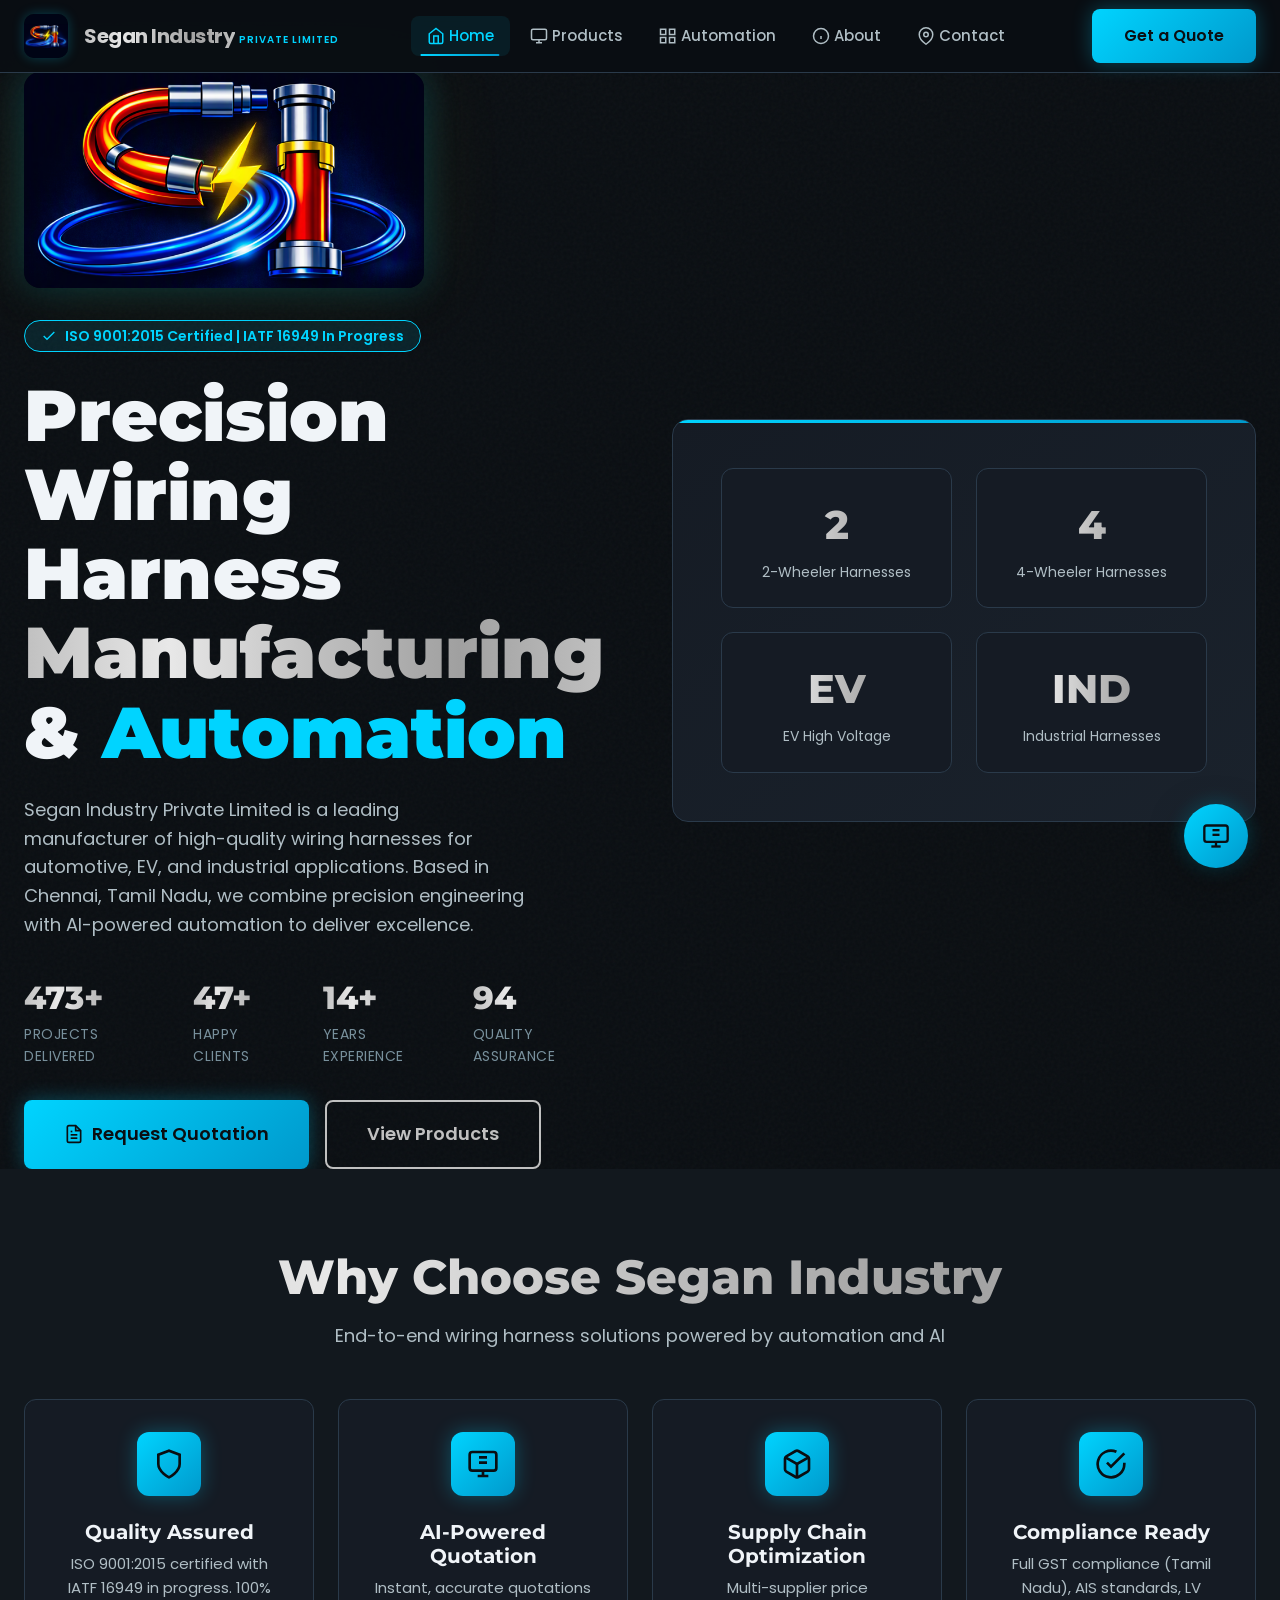
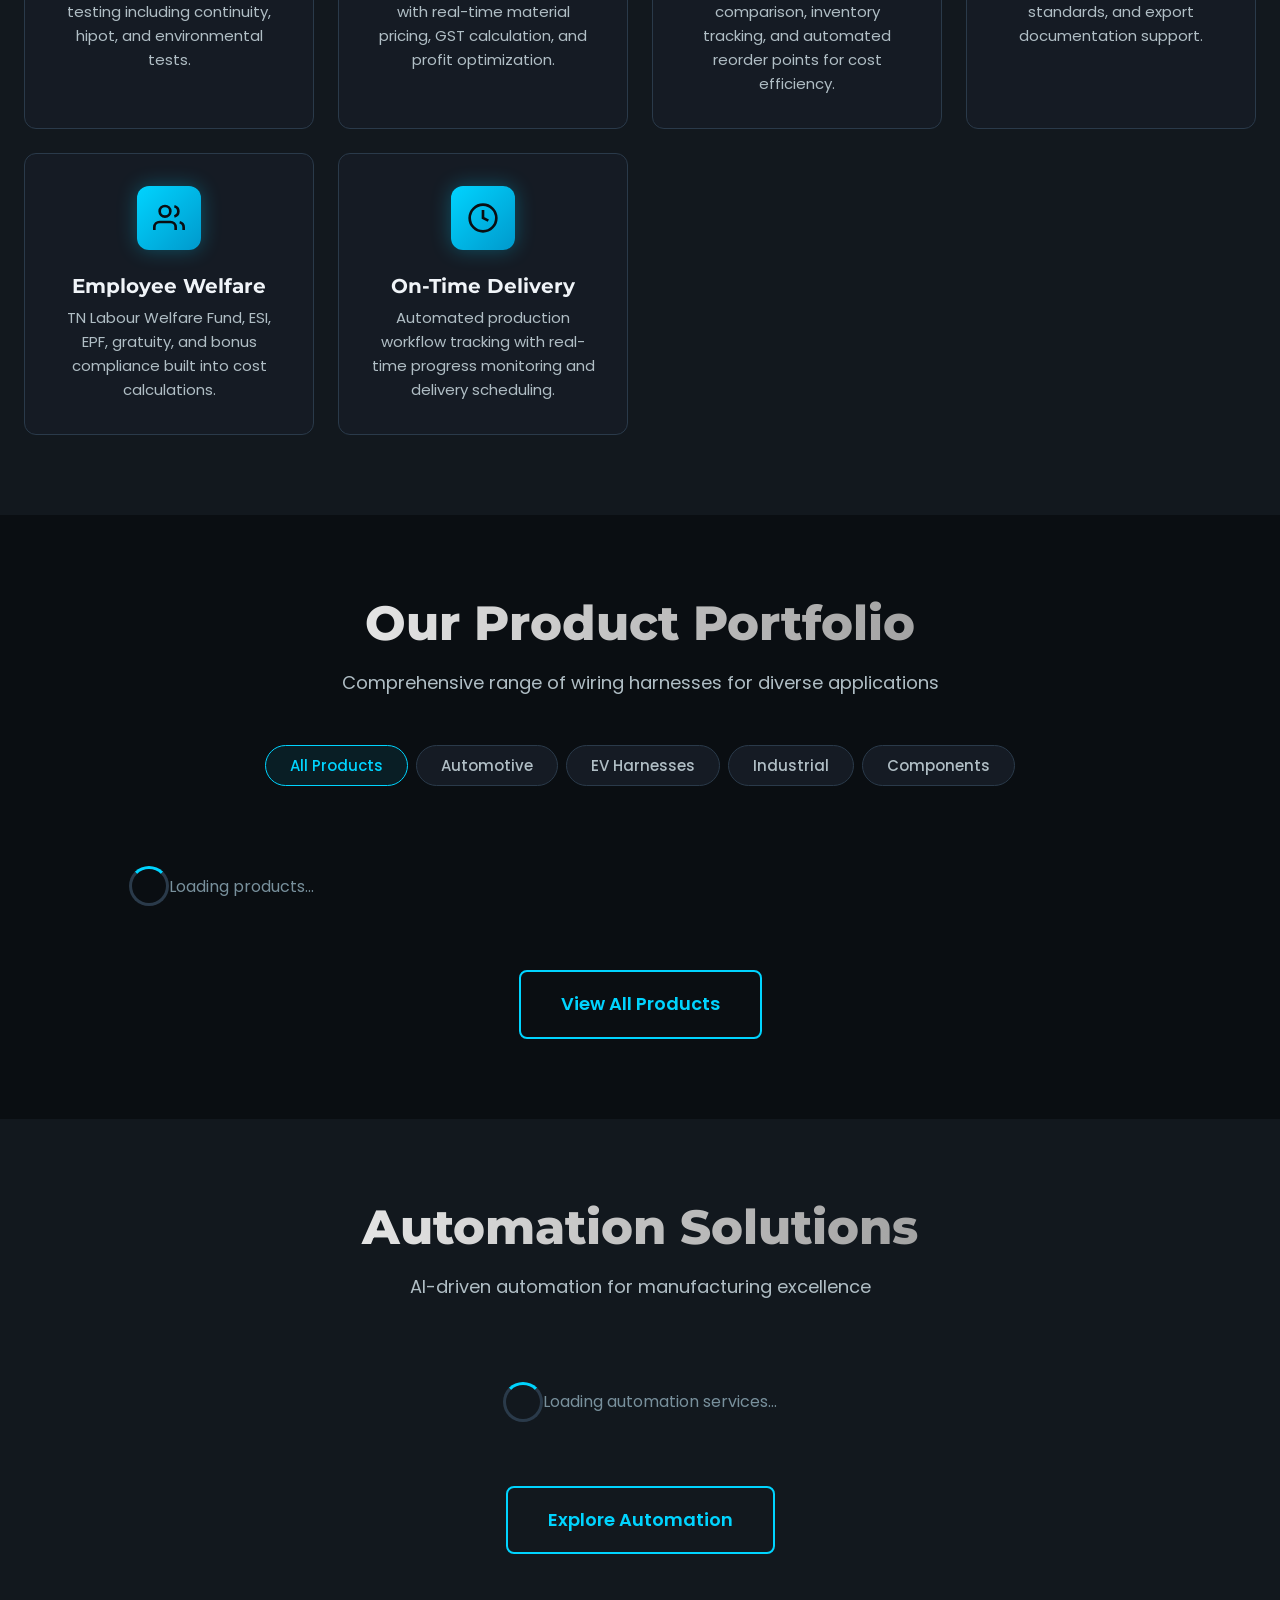
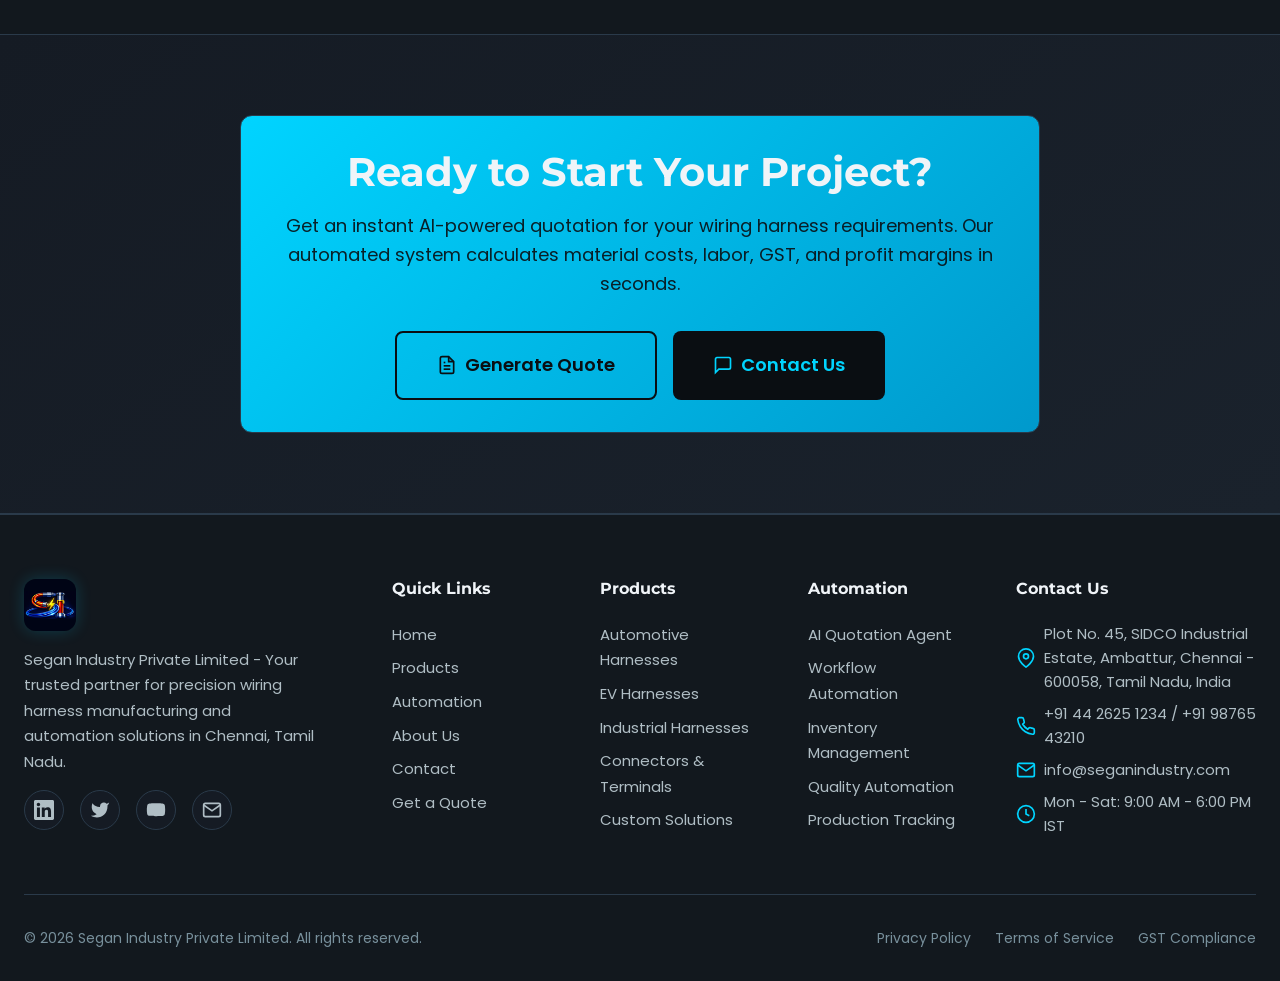
==== commit 49537e21: "Website v2: new logo, working AI chat, quote/contact capture, bug fixes" ====
--- a/frontend/index.html
+++ b/frontend/index.html
@@ -4,19 +4,21 @@
   <meta charset="UTF-8">
   <meta name="viewport" content="width=device-width, initial-scale=1.0">
   <meta name="description" content="Segan Industry Private Limited - Leading Wiring Harness Manufacturer & Automation Solutions in Chennai, Tamil Nadu, India">
+  <meta property="og:title" content="Segan Industry | Wiring Harness Manufacturing & Automation Solutions">
+  <meta property="og:description" content="Segan Industry Private Limited - Leading Wiring Harness Manufacturer & Automation Solutions in Chennai, Tamil Nadu, India">
+  <meta property="og:type" content="website">
+  <meta property="og:image" content="assets/logo-icon-512.png">
   <meta name="keywords" content="wiring harness, automotive harness, EV harness, industrial harness, automation, Chennai, Tamil Nadu">
   <meta name="author" content="Segan Industry Private Limited">
-  <meta property="og:title" content="Segan Industry - Wiring Harness Manufacturing & Automation">
-  <meta property="og:description" content="Leading manufacturer of automotive, EV, and industrial wiring harnesses with AI-powered automation solutions">
-  <meta property="og:type" content="website">
-  <meta property="og:image" content="assets/images/og-image.jpg">
   <meta name="twitter:card" content="summary_large_image">
   <title>Segan Industry | Wiring Harness Manufacturing & Automation Solutions</title>
   <link rel="preconnect" href="https://fonts.googleapis.com">
   <link rel="preconnect" href="https://fonts.gstatic.com" crossorigin>
   <link rel="stylesheet" href="style.css">
-  <link rel="icon" type="image/svg+xml" href="assets/logo.svg">
-  <link rel="apple-touch-icon" href="assets/logo.png">
+  <link rel="icon" type="image/png" sizes="32x32" href="assets/favicon-32.png">
+  <link rel="icon" type="image/png" sizes="64x64" href="assets/favicon-64.png">
+  <link rel="apple-touch-icon" href="assets/apple-touch-icon.png">
+  <meta name="theme-color" content="#010315">
 </head>
 <body>
   <!-- Toast Container -->
@@ -26,7 +28,7 @@
   <header class="header" role="banner">
     <nav class="nav" role="navigation" aria-label="Main navigation">
       <a href="index.html" class="nav-brand" aria-label="Segan Industry Home">
-        <div class="nav-logo" aria-hidden="true">SI</div>
+        <img src="assets/logo-nav.png" class="nav-logo-img" alt="Segan Industry logo">
         <div>
           <span class="nav-title">Segan Industry</span>
           <span class="nav-tagline">Private Limited</span>
@@ -57,6 +59,8 @@
       <div class="hero-content">
         <div class="hero-grid">
           <div class="hero-text">
+            <img src="assets/logo-wide.png" class="hero-logo" alt="Segan Industry logo">
+            
             <span class="hero-badge">
               <svg width="16" height="16" viewBox="0 0 24 24" fill="none" stroke="currentColor" stroke-width="2"><polyline points="20 6 9 17 4 12"></polyline></svg>
               ISO 9001:2015 Certified | IATF 16949 In Progress
@@ -248,12 +252,12 @@
     <div class="container">
       <div class="footer-grid">
         <div class="footer-brand">
-          <div class="footer-logo" aria-hidden="true">SI</div>
+          <img src="assets/logo-nav.png" class="footer-logo-img" alt="Segan Industry logo">
           <p class="footer-tagline">Segan Industry Private Limited - Your trusted partner for precision wiring harness manufacturing and automation solutions in Chennai, Tamil Nadu.</p>
           <div class="footer-social">
-            <a href="#" class="social-link" aria-label="LinkedIn"><svg viewBox="0 0 24 24" fill="currentColor"><path d="M20.447 20.452h-3.554v-5.569c0-1.328-.027-3.037-1.852-3.037-1.853 0-2.136 1.445-2.136 2.939v5.667H9.351V9h3.414v1.561h.046c.477-.9 1.637-1.85 3.37-1.85 3.601 0 4.267 2.37 4.267 5.455v6.286zM5.337 7.433c-1.144 0-2.063-.926-2.063-2.065 0-1.138.92-2.063 2.063-2.063 1.14 0 2.064.925 2.064 2.063 0 1.139-.925 2.065-2.064 2.065zm1.782 13.019H3.555V9h3.564v11.452zM22.225 0H1.771C.792 0 0 .774 0 1.729v20.542C0 23.227.792 24 1.771 24h20.451C23.2 24 24 23.227 24 22.271V1.729C24 .774 23.2 0 22.222 0h.003z"/></svg></a>
-            <a href="#" class="social-link" aria-label="Twitter"><svg viewBox="0 0 24 24" fill="currentColor"><path d="M23 3a10.9 10.9 0 0 1-3.14 1.53 4.48 4.48 0 0 0-7.86 3v1A10.66 10.66 0 0 1 3 4s-4 9 5 13a11.64 11.64 0 0 1-7 2c9 5 20 0 20-11.5a4.5 4.5 0 0 0-.08-.83A7.72 7.72 0 0 0 23 3z"/></svg></a>
-            <a href="#" class="social-link" aria-label="YouTube"><svg viewBox="0 0 24 24" fill="currentColor"><path d="M22.54 6.42a2.78 2.78 0 0 0-1.94-2C18.88 4 12 4 12 4s-6.88 0-8.6.46a2.78 2.78 0 0 0-1.94 2A29 29 0 0 0 1 11.75a29 29 0 0 0 .46 5.33A2.78 2.78 0 0 0 3.4 19c1.72.46 8.6.46 8.6.46s6.88 0 8.6-.46a2.78 2.78 0 0 0 1.94-2 29 29 0 0 0 .46-5.33 29 29 0 0 0-.46-5.33z"/><polygon points="9.75 15.02 15.5 11.75 9.75 8.48 9.75 15.02"/></svg></a>
+            <a href="contact.html" class="social-link" aria-label="LinkedIn"><svg viewBox="0 0 24 24" fill="currentColor"><path d="M20.447 20.452h-3.554v-5.569c0-1.328-.027-3.037-1.852-3.037-1.853 0-2.136 1.445-2.136 2.939v5.667H9.351V9h3.414v1.561h.046c.477-.9 1.637-1.85 3.37-1.85 3.601 0 4.267 2.37 4.267 5.455v6.286zM5.337 7.433c-1.144 0-2.063-.926-2.063-2.065 0-1.138.92-2.063 2.063-2.063 1.14 0 2.064.925 2.064 2.063 0 1.139-.925 2.065-2.064 2.065zm1.782 13.019H3.555V9h3.564v11.452zM22.225 0H1.771C.792 0 0 .774 0 1.729v20.542C0 23.227.792 24 1.771 24h20.451C23.2 24 24 23.227 24 22.271V1.729C24 .774 23.2 0 22.222 0h.003z"/></svg></a>
+            <a href="contact.html" class="social-link" aria-label="Twitter"><svg viewBox="0 0 24 24" fill="currentColor"><path d="M23 3a10.9 10.9 0 0 1-3.14 1.53 4.48 4.48 0 0 0-7.86 3v1A10.66 10.66 0 0 1 3 4s-4 9 5 13a11.64 11.64 0 0 1-7 2c9 5 20 0 20-11.5a4.5 4.5 0 0 0-.08-.83A7.72 7.72 0 0 0 23 3z"/></svg></a>
+            <a href="contact.html" class="social-link" aria-label="YouTube"><svg viewBox="0 0 24 24" fill="currentColor"><path d="M22.54 6.42a2.78 2.78 0 0 0-1.94-2C18.88 4 12 4 12 4s-6.88 0-8.6.46a2.78 2.78 0 0 0-1.94 2A29 29 0 0 0 1 11.75a29 29 0 0 0 .46 5.33A2.78 2.78 0 0 0 3.4 19c1.72.46 8.6.46 8.6.46s6.88 0 8.6-.46a2.78 2.78 0 0 0 1.94-2 29 29 0 0 0 .46-5.33 29 29 0 0 0-.46-5.33z"/><polygon points="9.75 15.02 15.5 11.75 9.75 8.48 9.75 15.02"/></svg></a>
             <a href="mailto:info@seganindustry.com" class="social-link" aria-label="Email"><svg viewBox="0 0 24 24" fill="none" stroke="currentColor" stroke-width="2"><path d="M4 4h16c1.1 0 2 .9 2 2v12c0 1.1-.9 2-2 2H4c-1.1 0-2-.9-2-2V6c0-1.1.9-2 2-2z"></path><polyline points="22,6 12,13 2,6"></polyline></svg></a>
           </div>
         </div>
@@ -316,11 +320,11 @@
       </div>
 
       <div class="footer-bottom">
-        <p class="footer-copyright">&copy; 2024 Segan Industry Private Limited. All rights reserved.</p>
+        <p class="footer-copyright">&copy; 2026 Segan Industry Private Limited. All rights reserved.</p>
         <div class="footer-legal">
-          <a href="#">Privacy Policy</a>
-          <a href="#">Terms of Service</a>
-          <a href="#">GST Compliance</a>
+          <a href="about.html">Privacy Policy</a>
+          <a href="about.html">Terms of Service</a>
+          <a href="contact.html">GST Compliance</a>
         </div>
       </div>
     </div>
--- a/frontend/style.css
+++ b/frontend/style.css
@@ -2270,4 +2270,184 @@
 @keyframes pulse {
   0%, 100% { box-shadow: var(--shadow-lg), var(--shadow-glow-blue); }
   50% { box-shadow: var(--shadow-lg), 0 0 40px rgba(0, 212, 255, 0.6); }
-}+}
+/* ============================================================
+   ENHANCEMENT LAYER — 2026-10-17
+   (appended for the Segan logo + design refresh; the original
+   45KB design language above is untouched)
+   ============================================================ */
+
+/* --- A) New Segan logo in header, footer and hero --- */
+.nav-logo-img {
+  height: 44px;
+  width: auto;
+  border-radius: 10px;
+  display: block;
+  box-shadow: 0 0 12px rgba(0, 212, 255, 0.25);
+}
+
+.footer-logo-img {
+  height: 52px;
+  width: auto;
+  border-radius: 12px;
+  display: block;
+  margin-bottom: var(--space-md, 1rem);
+  box-shadow: 0 0 16px rgba(0, 212, 255, 0.2);
+}
+
+/* Wide logo above the index hero headline: navy bg blends into the
+   dark theme, electric-blue/gold soft glow makes it feel lit. */
+.hero-logo {
+  max-width: 400px;
+  width: 100%;
+  height: auto;
+  border-radius: 16px;
+  margin-bottom: var(--space-xl, 2rem);
+  box-shadow:
+    0 0 36px rgba(0, 212, 255, 0.22),
+    0 0 90px rgba(255, 215, 0, 0.08),
+    0 10px 30px rgba(0, 0, 0, 0.45);
+}
+
+/* --- E) Card hover: lift + electric accent border --- */
+.card,
+.product-card,
+.automation-card {
+  transition: transform 0.25s ease, box-shadow 0.25s ease, border-color 0.25s ease;
+}
+
+.card:hover,
+.product-card:hover,
+.automation-card:hover {
+  transform: translateY(-4px);
+  border-color: var(--color-electric-blue);
+  box-shadow: 0 12px 32px rgba(0, 0, 0, 0.5), 0 0 18px rgba(0, 212, 255, 0.18);
+}
+
+/* --- E) Button hover states --- */
+.btn {
+  transition: transform 0.2s ease, box-shadow 0.2s ease, background 0.2s ease;
+}
+
+.btn:hover {
+  transform: translateY(-2px);
+  box-shadow: 0 6px 18px rgba(0, 212, 255, 0.28);
+}
+
+.btn:active {
+  transform: translateY(0);
+}
+
+/* --- E) Keyboard focus visibility (a11y) --- */
+a:focus-visible,
+button:focus-visible,
+input:focus-visible,
+select:focus-visible,
+textarea:focus-visible {
+  outline: 2px solid var(--color-electric-blue);
+  outline-offset: 3px;
+  border-radius: 4px;
+}
+
+/* --- E) Section spacing polish --- */
+.section {
+  padding-top: 5rem;
+  padding-bottom: 5rem;
+}
+
+.section-header {
+  margin-bottom: 3rem;
+}
+
+/* --- Automation "Learn More" inline details --- */
+.automation-details {
+  margin-top: 1.25rem;
+  padding: 1.25rem;
+  border-top: 1px solid var(--border-primary);
+  border-radius: 0 0 12px 12px;
+  background: rgba(0, 212, 255, 0.04);
+}
+
+.automation-details h4 {
+  margin: 0.75rem 0 0.5rem;
+  font-size: 0.95rem;
+  color: var(--color-electric-blue);
+}
+
+.automation-details h4:first-child {
+  margin-top: 0;
+}
+
+.automation-details ul {
+  margin: 0 0 0.5rem 1.1rem;
+  color: var(--text-secondary);
+  font-size: 0.9375rem;
+  line-height: 1.8;
+}
+
+.automation-details p {
+  color: var(--text-secondary);
+  font-size: 0.9375rem;
+}
+
+.automation-details .btn {
+  margin-top: 1rem;
+}
+
+/* --- RFQ summary table tidy-up --- */
+.quote-item {
+  align-items: baseline;
+}
+
+.quote-id {
+  color: var(--color-electric-blue);
+}
+
+/* --- E) Print stylesheet polish for the RFQ summary --- */
+@media print {
+  .chat-widget,
+  .chat-toggle,
+  .quote-actions,
+  #quote-info {
+    display: none !important;
+  }
+
+  .quote-item {
+    border-bottom: 1px solid #ddd;
+  }
+}
+
+/* --- Chat quick-reply starter chips (2026-10-17) --- */
+.chat-chips {
+  display: flex;
+  flex-wrap: wrap;
+  gap: 0.5rem;
+  padding: 0.75rem 1rem;
+  border-bottom: 1px solid var(--border-primary);
+  background: rgba(0, 212, 255, 0.03);
+}
+
+.chat-chip {
+  font-size: 0.8125rem;
+  padding: 0.4rem 0.8rem;
+  border-radius: 999px;
+  border: 1px solid var(--border-accent);
+  background: transparent;
+  color: var(--color-electric-blue-light);
+  cursor: pointer;
+  transition: background 0.2s ease, color 0.2s ease, transform 0.2s ease;
+}
+
+.chat-chip:hover {
+  background: var(--color-electric-blue);
+  color: var(--bg-primary);
+  transform: translateY(-1px);
+}
+
+/* --- Chat window: fit small phones (2026-10-17) --- */
+@media (max-width: 480px) {
+  .chat-window {
+    width: calc(100vw - 24px);
+    right: 12px;
+  }
+}
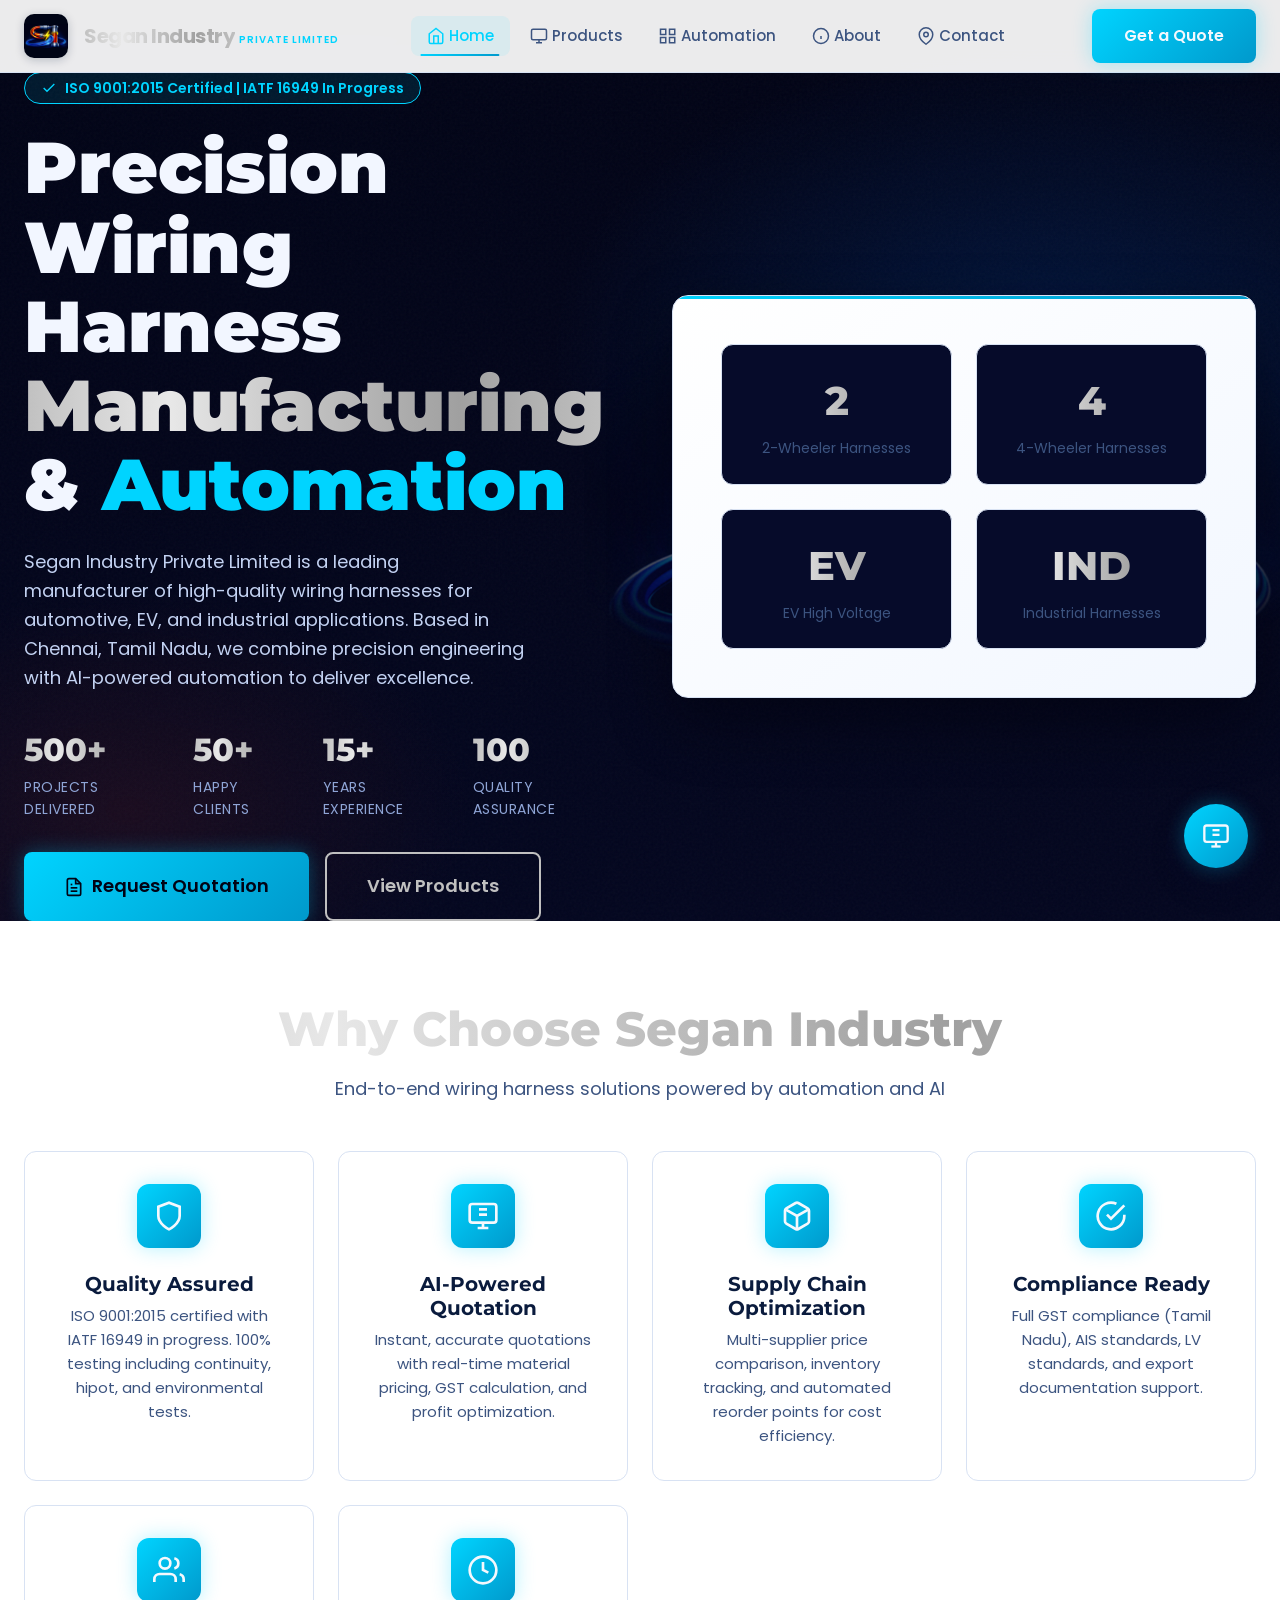
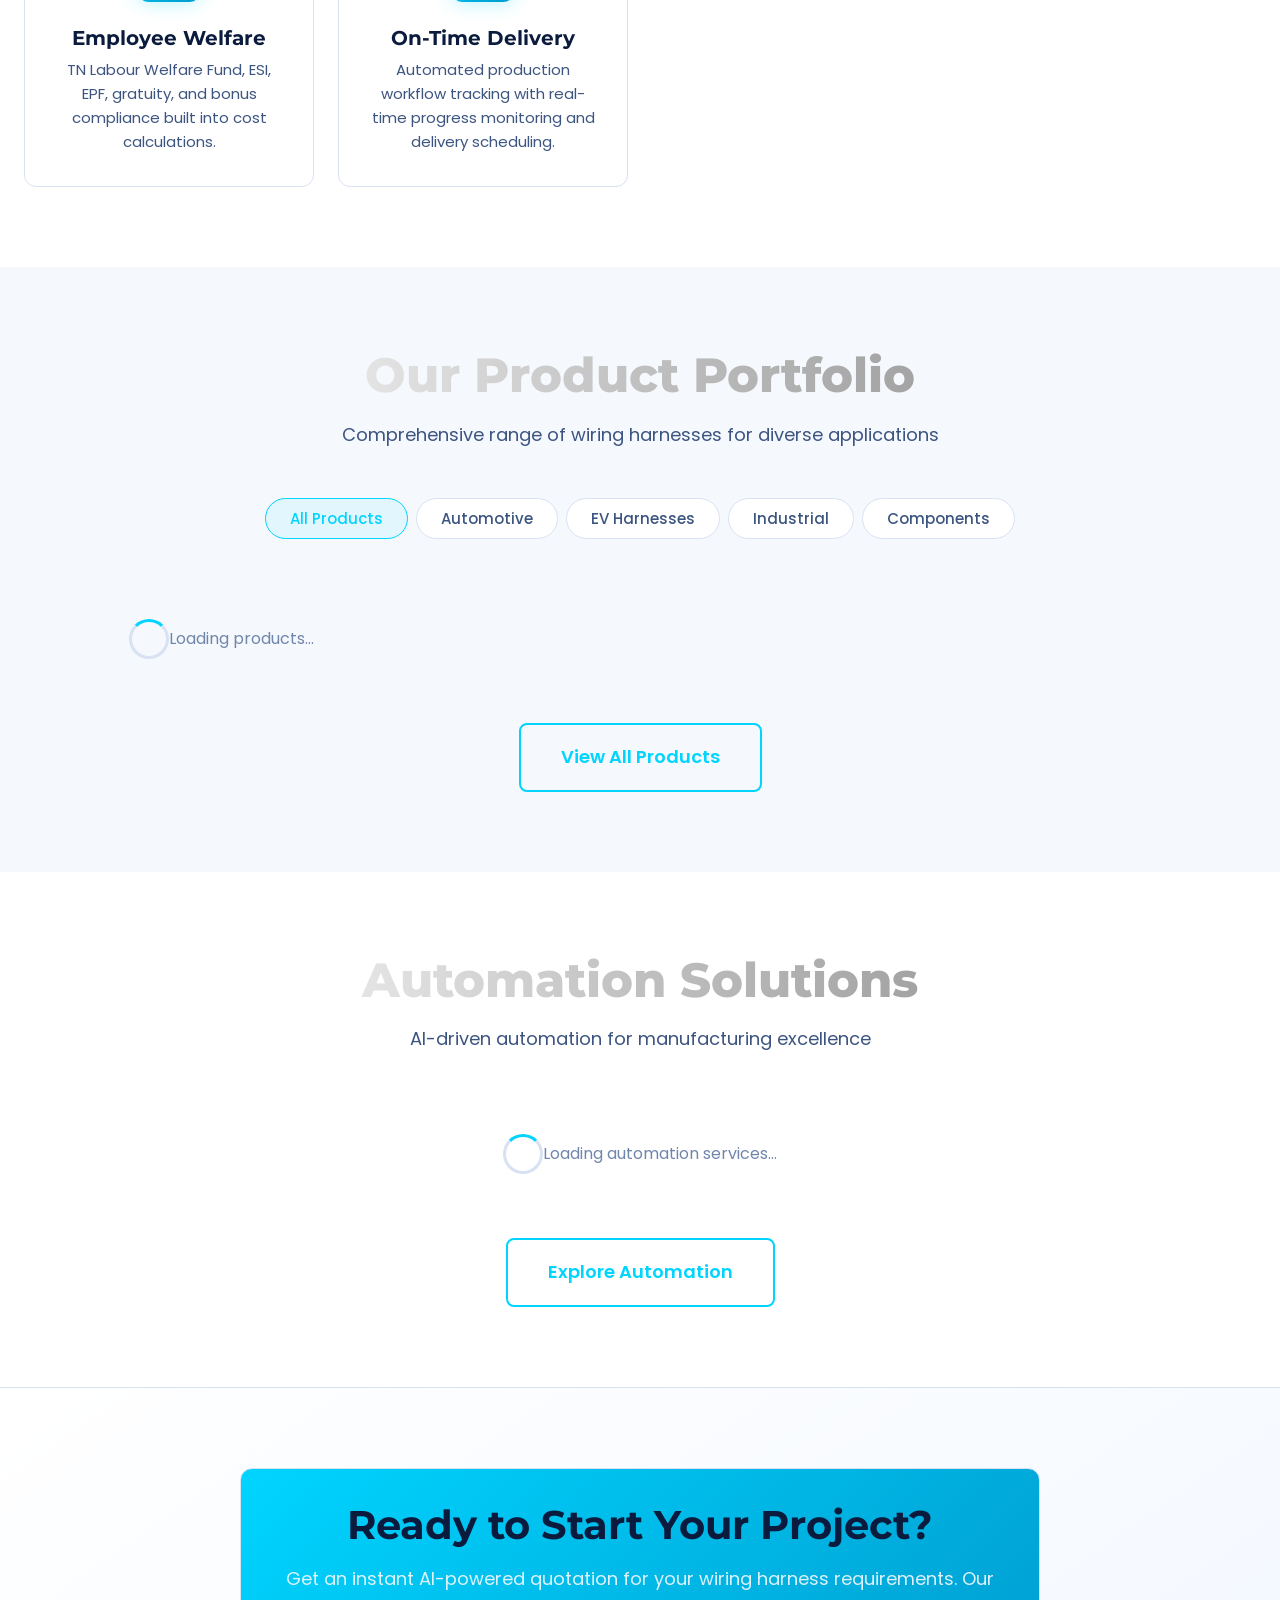
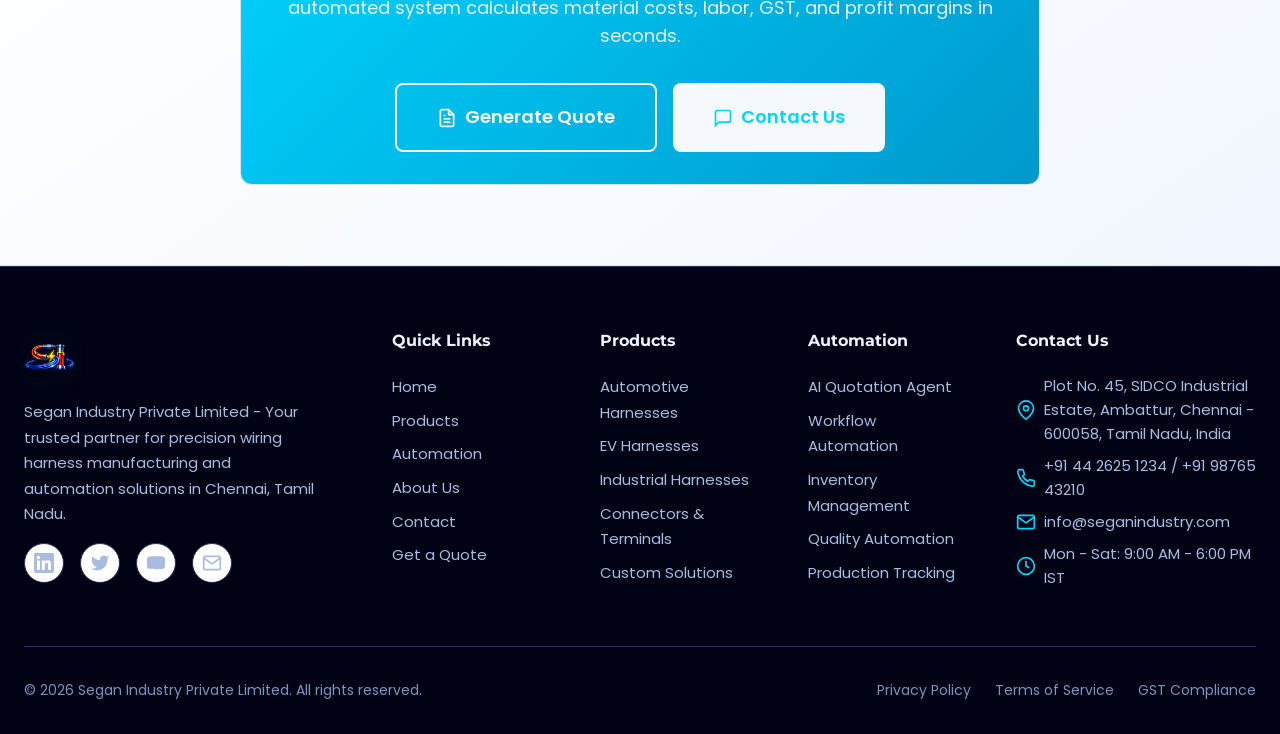
==== commit 6ee28cf6: "Website v2.2: light premium theme, hero logo merged as background" ====
--- a/frontend/index.html
+++ b/frontend/index.html
@@ -59,7 +59,7 @@
       <div class="hero-content">
         <div class="hero-grid">
           <div class="hero-text">
-            <img src="assets/logo-wide.png" class="hero-logo" alt="Segan Industry logo">
+            <img src="assets/logo-wide.png" class="hero-logo" alt="" aria-hidden="true">
             
             <span class="hero-badge">
               <svg width="16" height="16" viewBox="0 0 24 24" fill="none" stroke="currentColor" stroke-width="2"><polyline points="20 6 9 17 4 12"></polyline></svg>
--- a/frontend/style.css
+++ b/frontend/style.css
@@ -2451,3 +2451,125 @@
     right: 12px;
   }
 }
+
+/* ============================================================
+   Segan enhancement v2.1 - logo MERGED as background + navy recolor
+   Founder feedback (2026-10-17): the hero logo must not look like a
+   pasted photo. Now the wide logo sits BEHIND the hero content,
+   screen-blended and edge-masked, so its dark background melts into
+   the page. The whole site base colour becomes the logo's own navy
+   (#010315) with indigo cards/borders and cable-glow accents.
+   ============================================================ */
+:root {
+  --bg-primary: #010315;
+  --bg-secondary: #040726;
+  --bg-tertiary: #0a1136;
+  --bg-card: #060b2a;
+  --bg-card-hover: #0b1544;
+  --bg-input: #03051a;
+  --border-primary: #232f66;
+  --gradient-dark: linear-gradient(180deg, #010315 0%, #040726 100%);
+  --gradient-card: linear-gradient(145deg, #060b2a 0%, #0a1136 100%);
+}
+.header { background: rgba(1, 3, 21, 0.95); }
+.hero {
+  background:
+    radial-gradient(ellipse 65% 55% at 82% 38%, rgba(0, 110, 255, 0.13) 0%, transparent 60%),
+    radial-gradient(ellipse 45% 40% at 10% 88%, rgba(255, 70, 40, 0.08) 0%, transparent 60%),
+    linear-gradient(180deg, #010315 0%, #03061f 100%);
+}
+/* Wide logo: background visual behind hero content (was an in-flow boxed img).
+   z-index:-1 keeps it under all text/cards inside .hero-content's stacking
+   context while staying above the .hero section background. */
+.hero-logo {
+  position: absolute;
+  right: -24px;
+  top: 50%;
+  transform: translateY(-50%);
+  width: min(720px, 62%);
+  max-width: none;
+  height: auto;
+  margin: 0;
+  border-radius: 0;
+  box-shadow: none;
+  opacity: 0.5;
+  mix-blend-mode: screen;
+  -webkit-mask-image: radial-gradient(ellipse 72% 72% at 50% 50%, #000 52%, transparent 78%);
+  mask-image: radial-gradient(ellipse 72% 72% at 50% 50%, #000 52%, transparent 78%);
+  pointer-events: none;
+  z-index: -1;
+}
+@media (max-width: 900px) {
+  .hero-logo {
+    width: 135%;
+    right: -18%;
+    top: 30%;
+    opacity: 0.3;
+  }
+}
+
+/* ============================================================
+   Segan enhancement v2.2 - LIGHT PREMIUM theme (founder's choice,
+   2026-10-17): white/light sections, navy ink text, blue accents.
+   The hero stays a deep-navy band (the merged logo background only
+   works on dark) and the footer stays navy - premium contrast.
+   Scoped variable blocks re-light/re-dark individual regions.
+   ============================================================ */
+:root {
+  --bg-primary: #f5f8fd;
+  --bg-secondary: #ffffff;
+  --bg-tertiary: #e9f0fa;
+  --bg-card: #ffffff;
+  --bg-card-hover: #eef5ff;
+  --bg-input: #ffffff;
+  --text-primary: #0a1b3d;
+  --text-secondary: #3c5480;
+  --text-muted: #7186ac;
+  --border-primary: #d8e2f3;
+  --gradient-dark: linear-gradient(180deg, #f5f8fd 0%, #e9f0fa 100%);
+  --gradient-card: linear-gradient(145deg, #ffffff 0%, #f2f7ff 100%);
+  --shadow-sm: 0 2px 8px rgba(10, 27, 61, 0.06);
+  --shadow-md: 0 6px 20px rgba(10, 27, 61, 0.09);
+  --shadow-lg: 0 14px 40px rgba(10, 27, 61, 0.13);
+  --shadow-inner: inset 0 2px 8px rgba(10, 27, 61, 0.05);
+}
+.header { background: rgba(255, 255, 255, 0.92); }
+.nav-logo-img, .footer-logo-img { box-shadow: 0 2px 10px rgba(10, 27, 61, 0.22); }
+::selection { background: rgba(0, 110, 255, 0.22); }
+
+/* Hero: deep-navy band - light text scoped in, logo blend stays */
+.hero {
+  --bg-primary: #010315;
+  --bg-secondary: #040726;
+  --bg-tertiary: #0a1136;
+  --bg-card: #060b2a;
+  --bg-card-hover: #0b1544;
+  --bg-input: #03051a;
+  --text-primary: #f2f6ff;
+  --text-secondary: #c3d2f2;
+  --text-muted: #8fa5d6;
+  --border-primary: #26356e;
+  background:
+    radial-gradient(ellipse 65% 55% at 82% 38%, rgba(0, 110, 255, 0.16) 0%, transparent 60%),
+    radial-gradient(ellipse 45% 40% at 10% 88%, rgba(255, 70, 40, 0.09) 0%, transparent 60%),
+    linear-gradient(180deg, #010315 0%, #03061f 100%);
+}
+/* The floating stats card on the hero stays a LIGHT card with ink text */
+.hero-visual-card {
+  --bg-tertiary: #e9f0fa;
+  --text-primary: #0a1b3d;
+  --text-secondary: #3c5480;
+  --text-muted: #7186ac;
+  --border-primary: #d8e2f3;
+  box-shadow: 0 24px 60px rgba(0, 0, 10, 0.45);
+}
+/* Footer: navy band with light text scoped in */
+.footer {
+  --bg-secondary: #010315;
+  --bg-tertiary: #0a1136;
+  --text-primary: #edf3ff;
+  --text-secondary: #a9bcdf;
+  --text-muted: #7e93bc;
+  --border-primary: #232f66;
+  background: #010315;
+}
